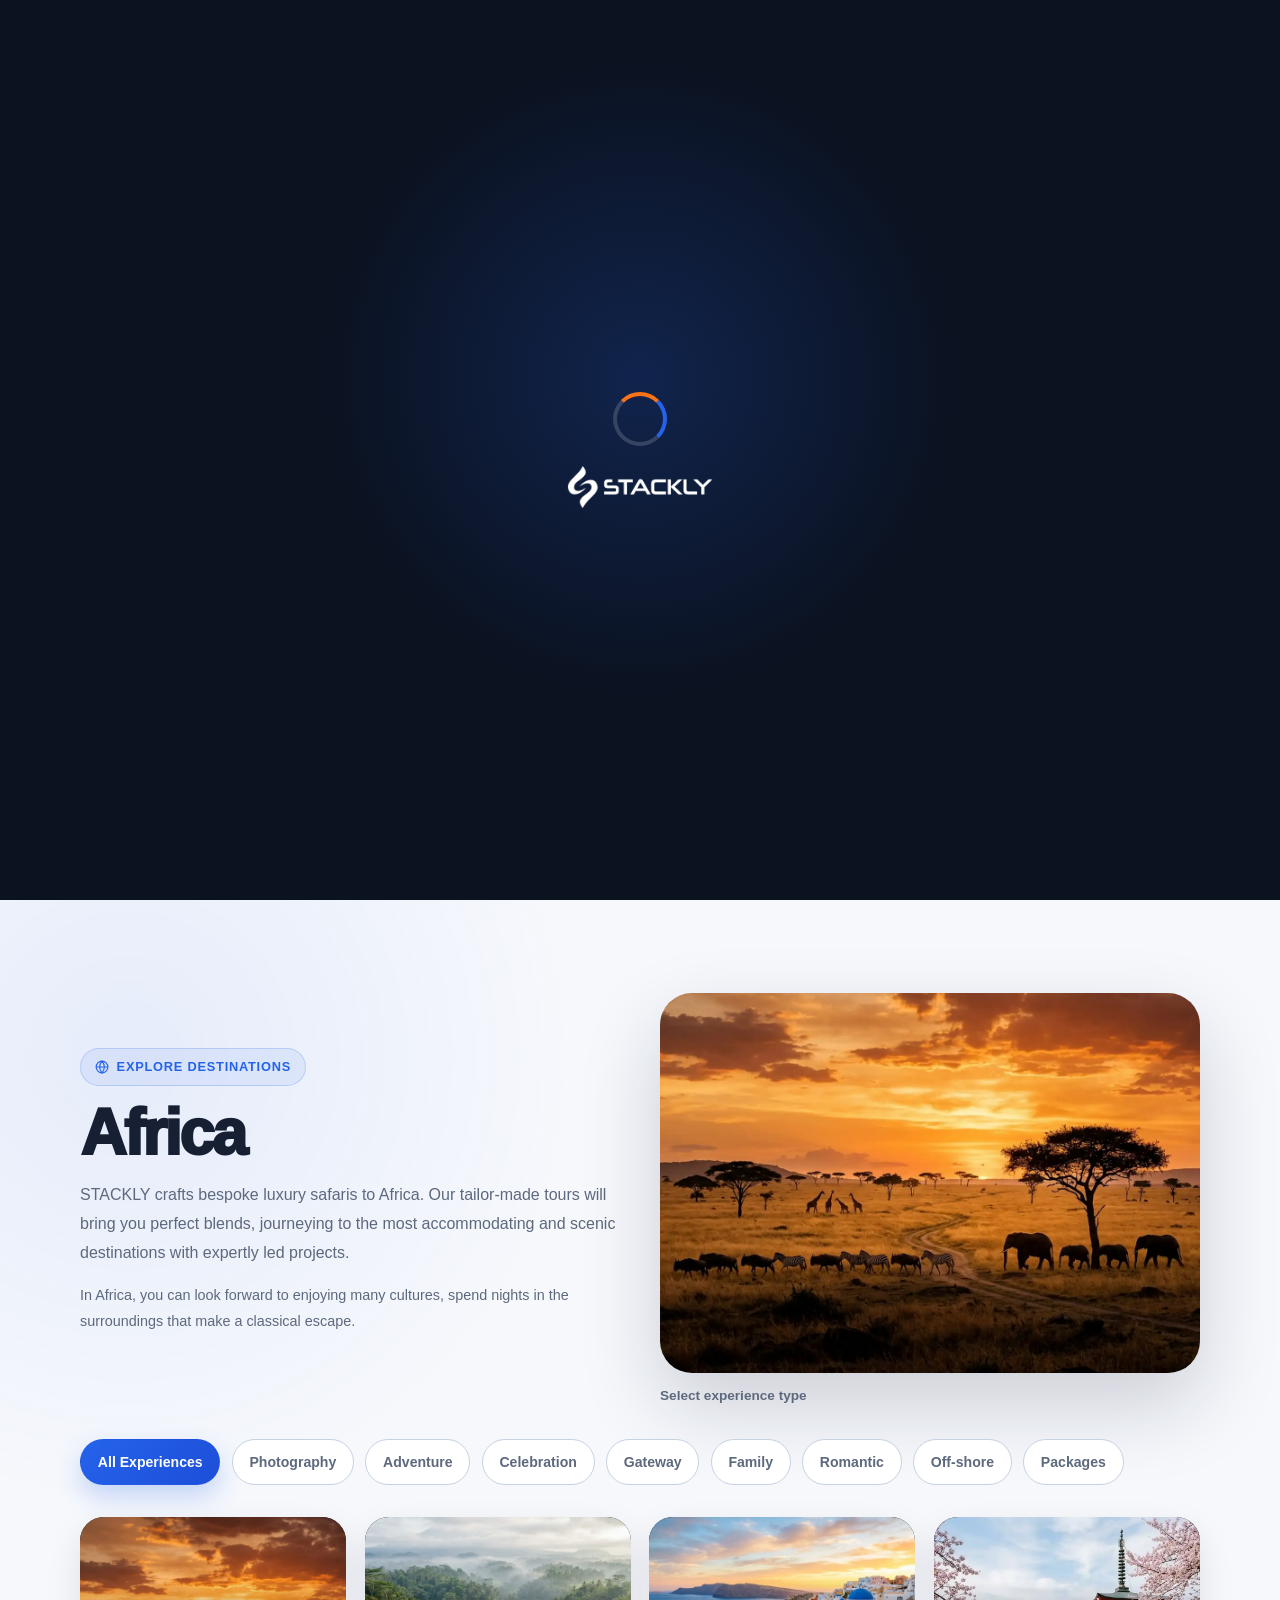
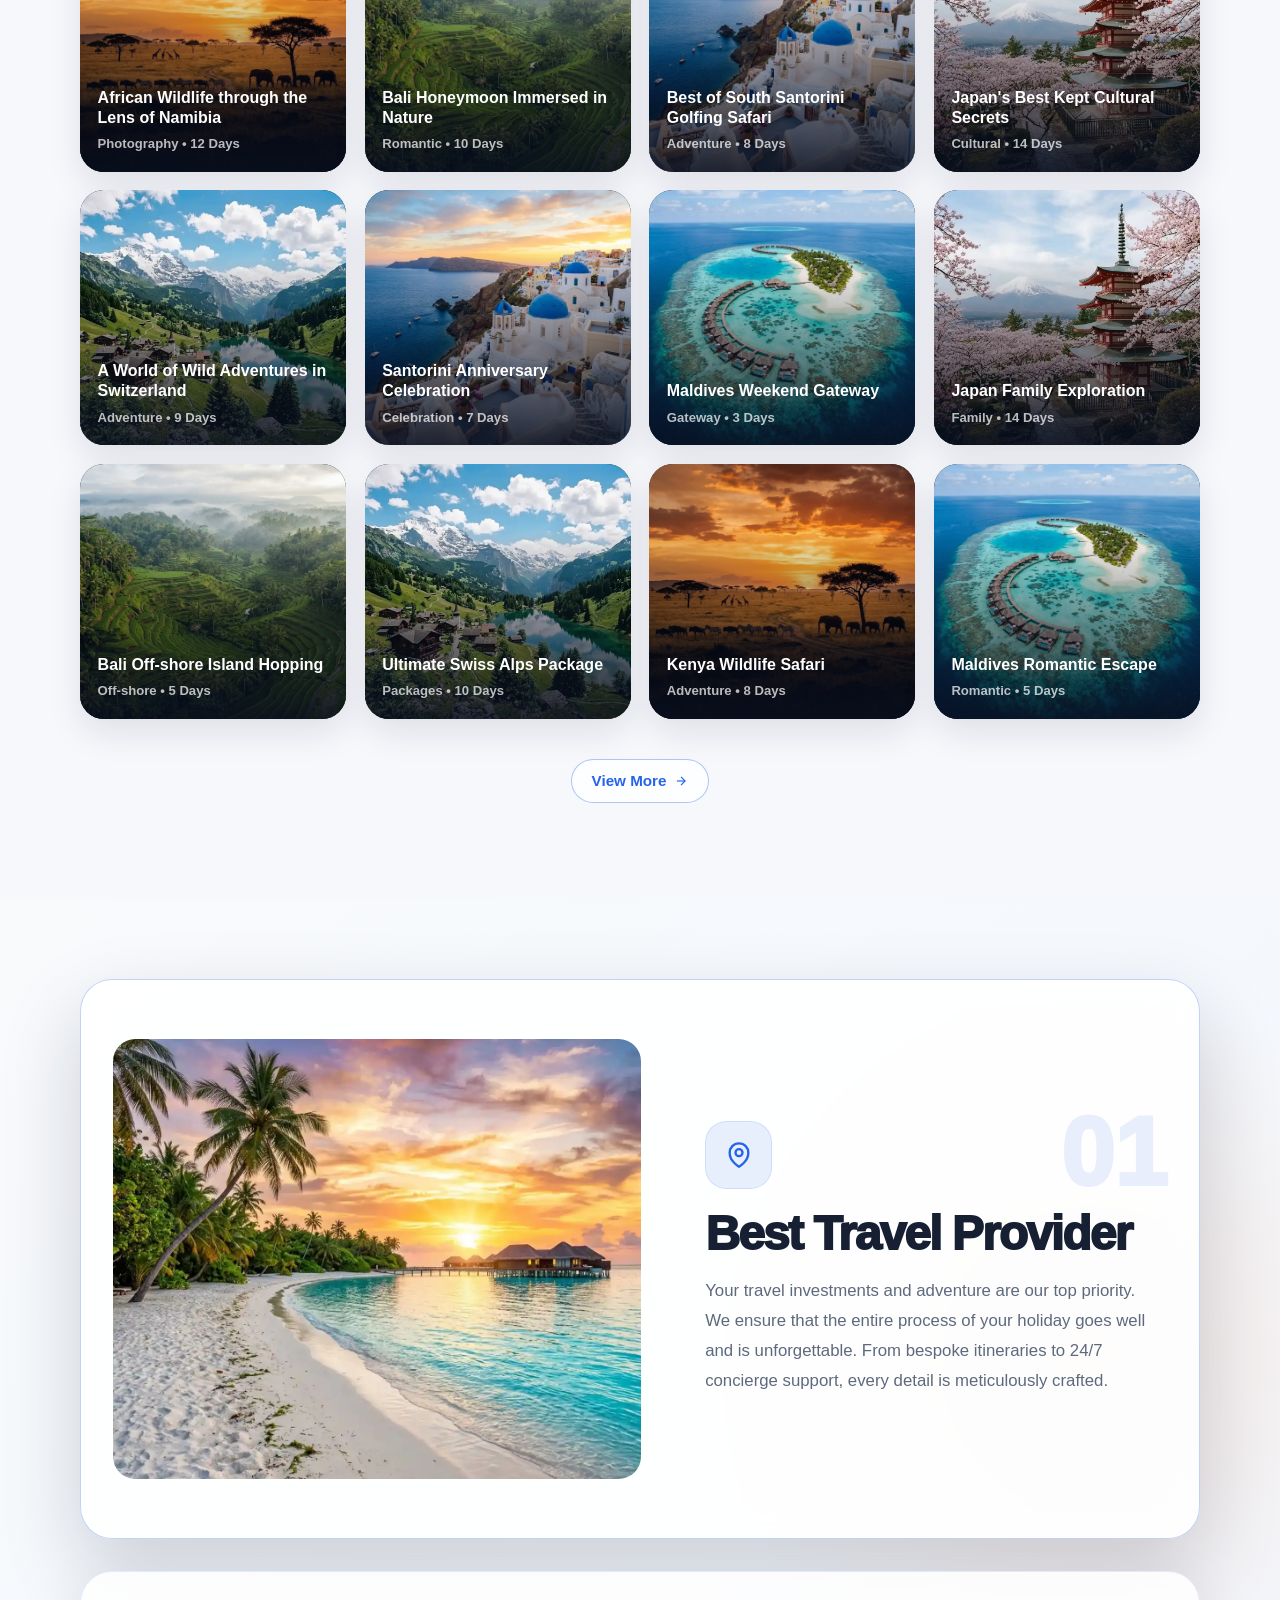
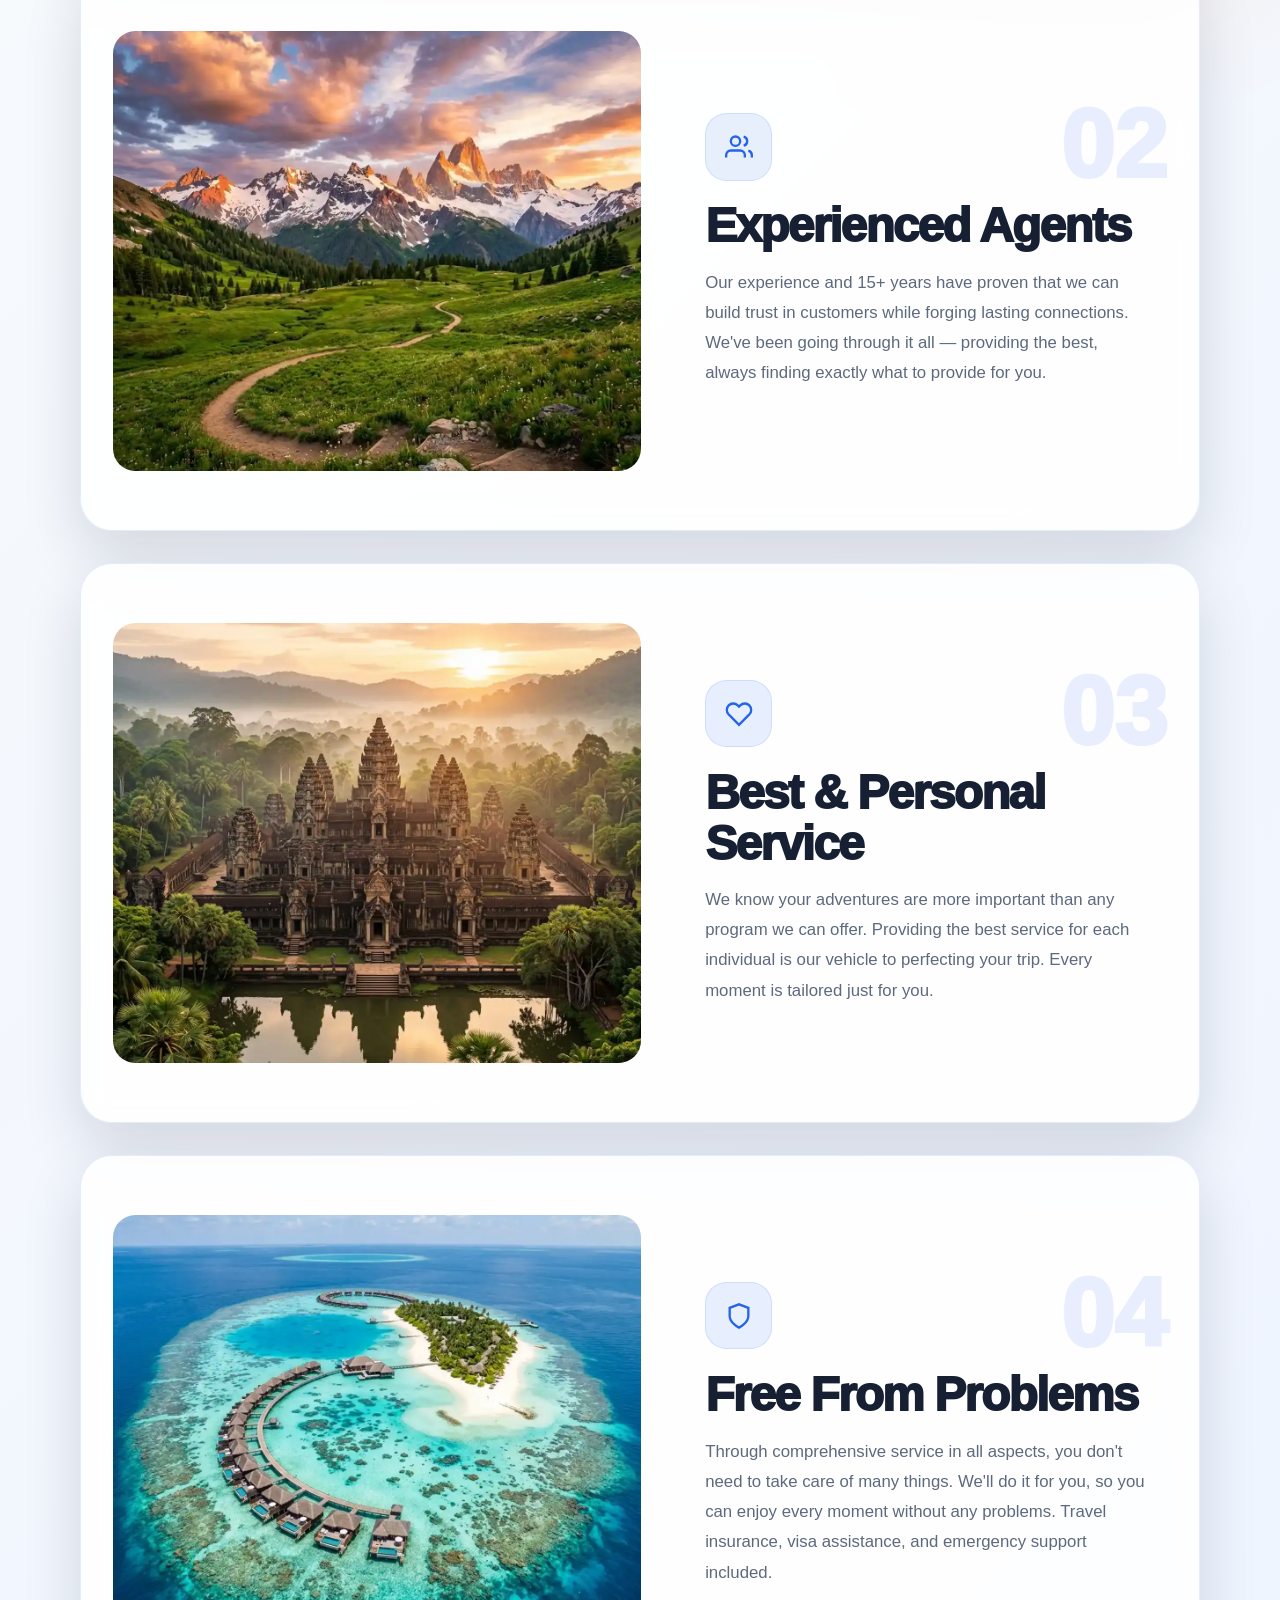
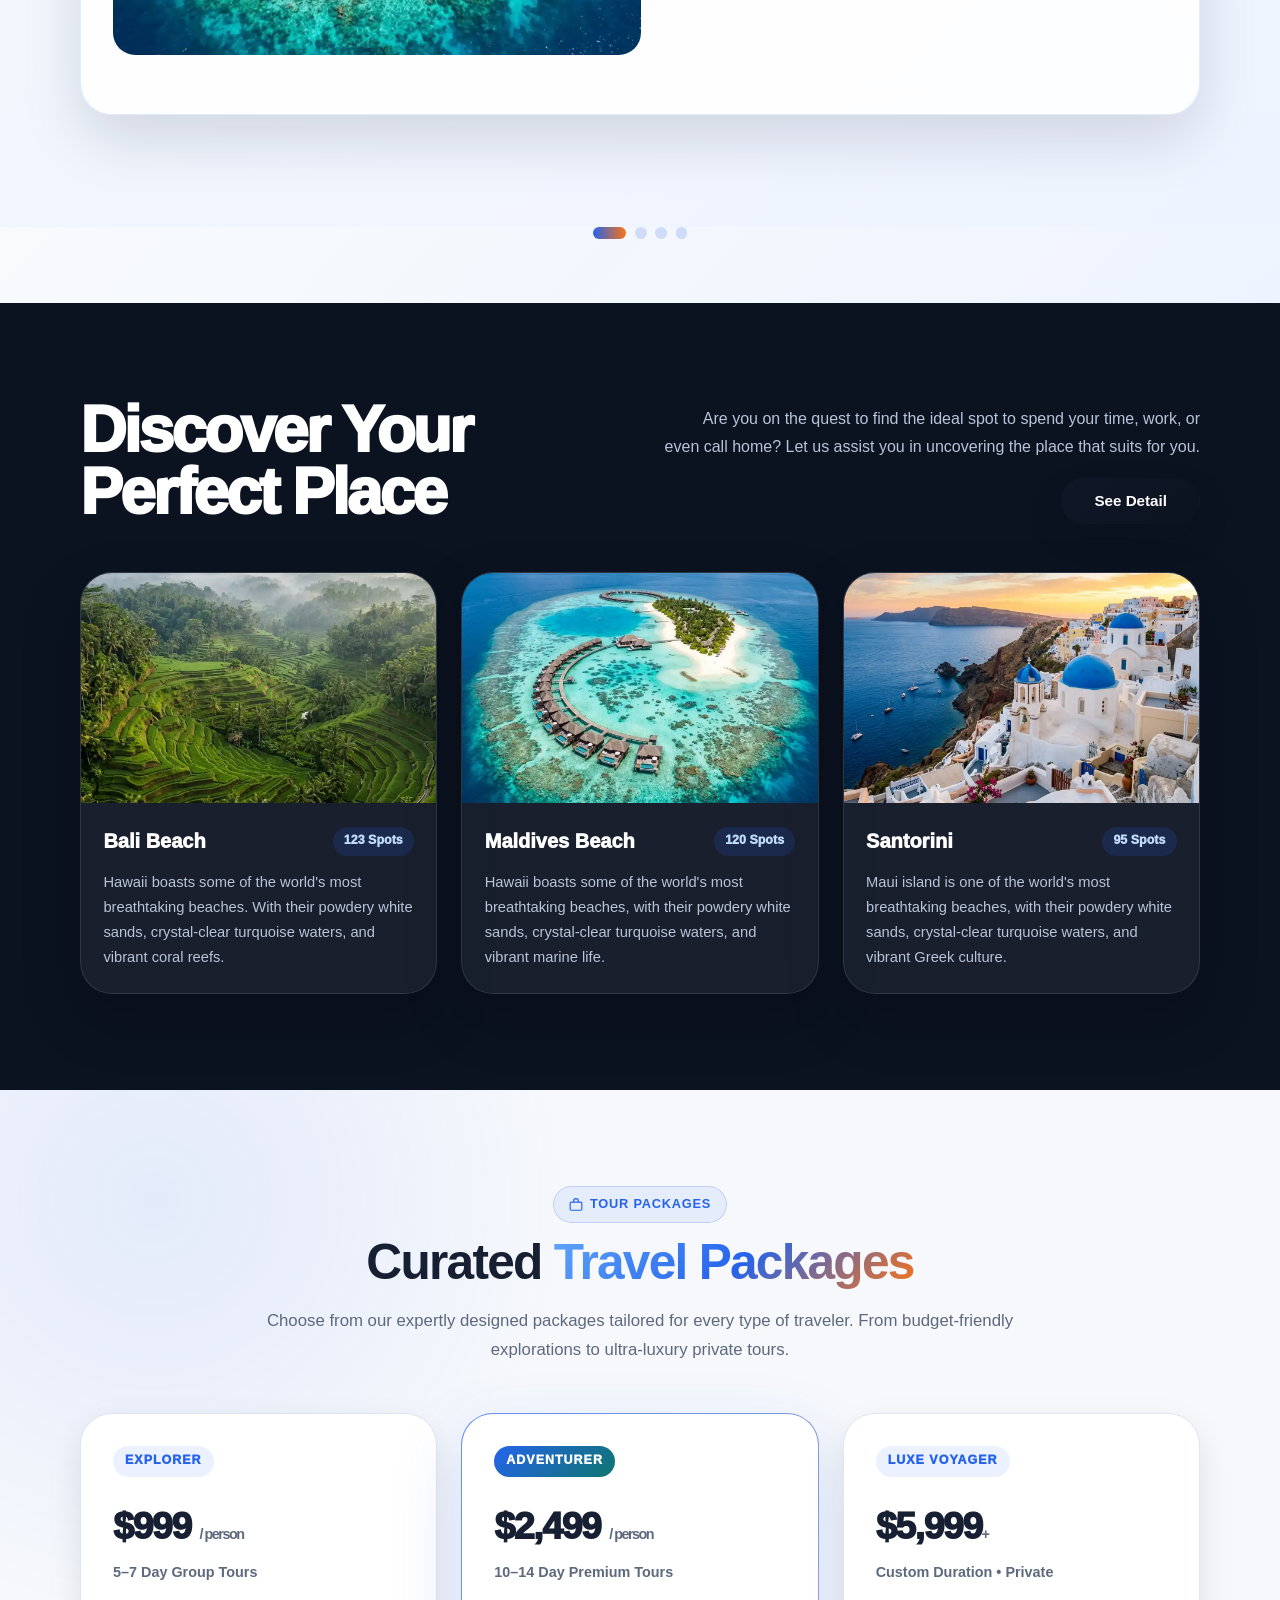
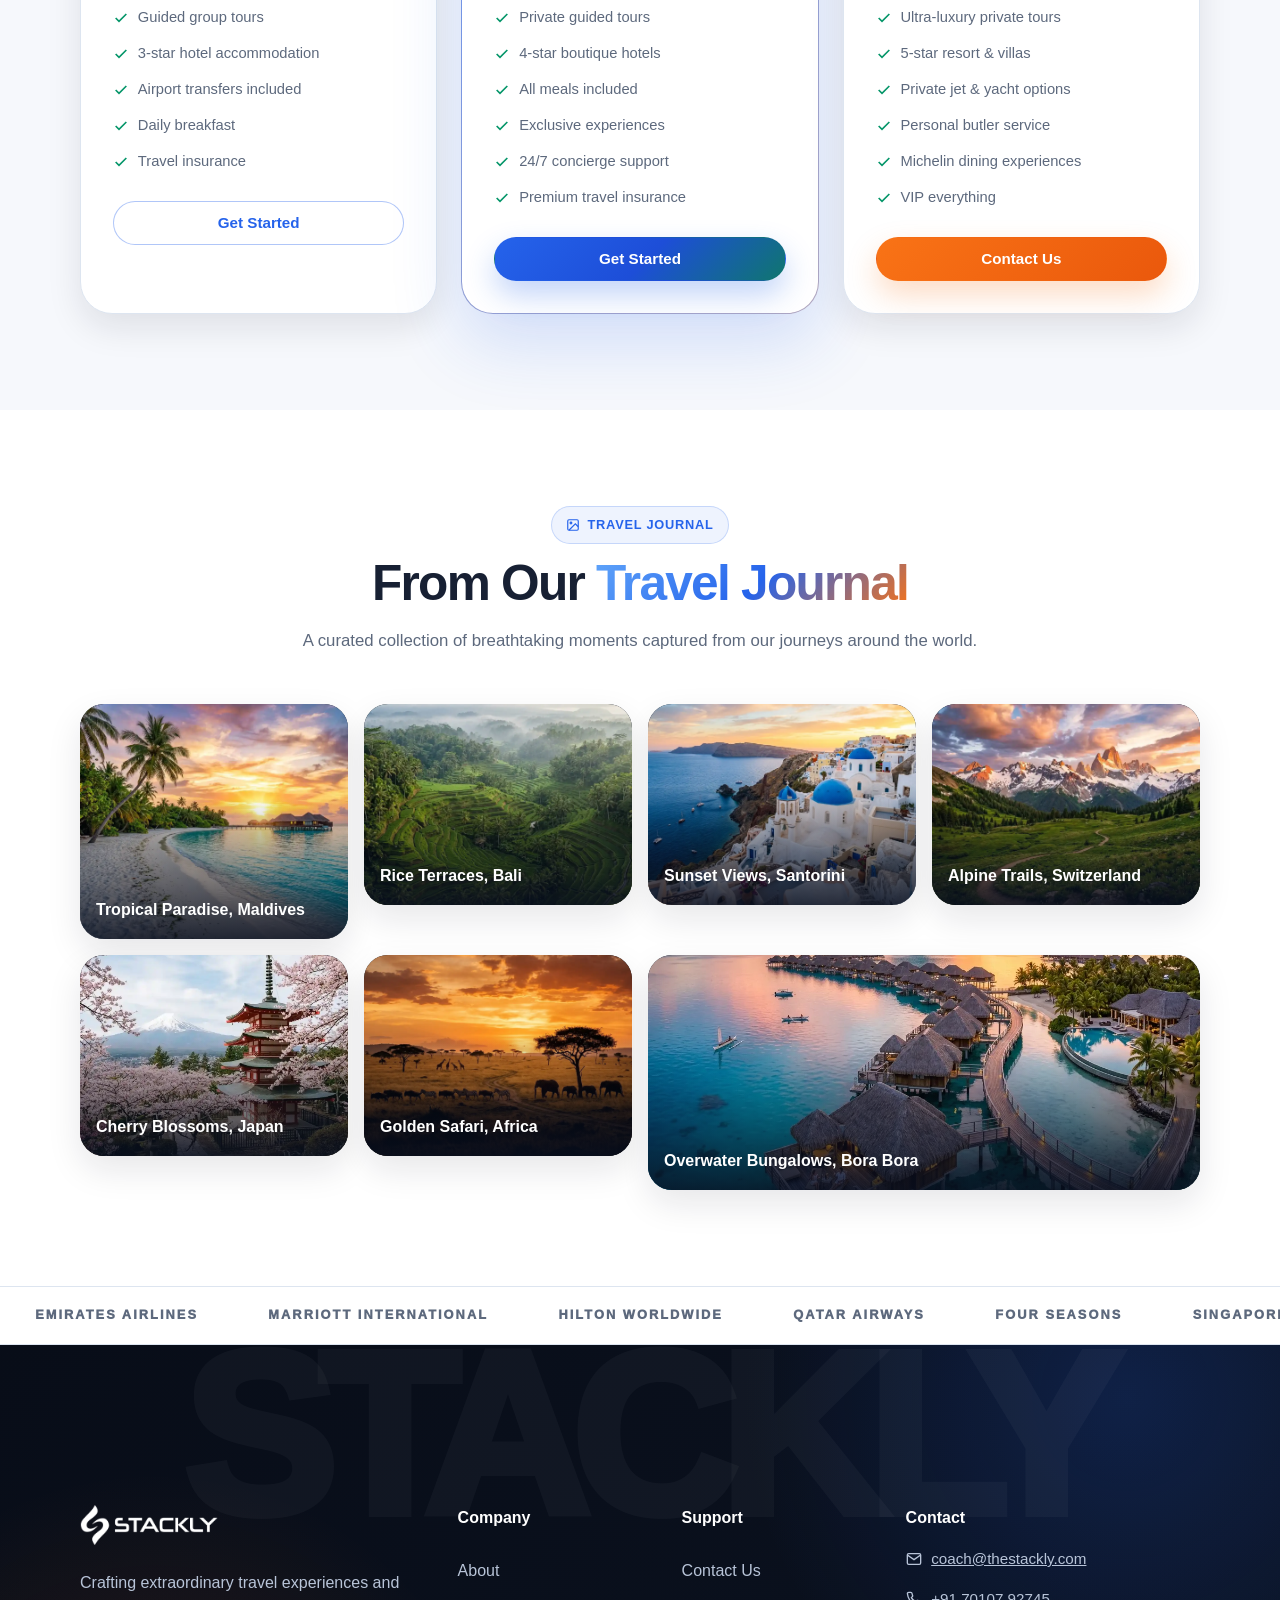
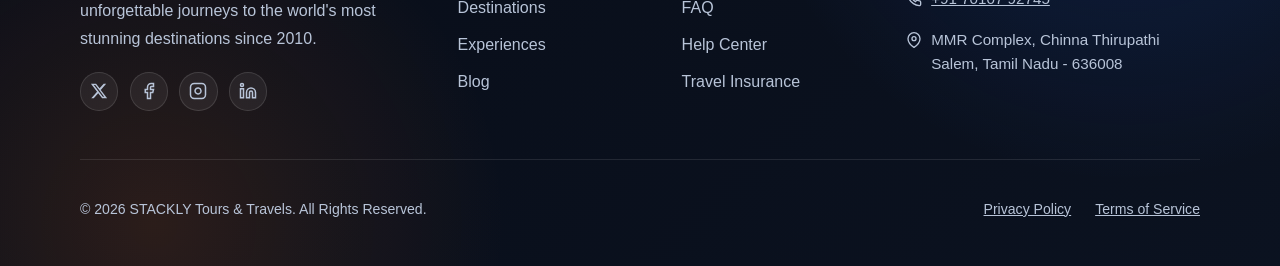
==== index.html @ a3f43de8 "Add files via upload" ====
<!DOCTYPE html>
<html lang="en">
<head>
  <meta charset="UTF-8" />
  <meta name="viewport" content="width=device-width, initial-scale=1.0" />
  <title>STACKLY — Hallmark of Luxury Travel</title>
  <link rel="stylesheet" href="style.css?v=2" />
  <link rel="stylesheet" href="home.css?v=2" />
  <meta name="description" content="Discover extraordinary travel experiences with STACKLY. Premium tours, curated destinations, and unforgettable adventures across the globe." />
</head>
<body>
<div id="page-loader" role="status" aria-label="Loading"><div class="loader-premium-content"><div class="loader-spinner"></div><img src="images/logo-stackly.webp" alt="STACKLY" class="loader-logo" /></div></div>

<nav class="navbar glass-nav">
  <div class="nav-inner">
    <a href="index.html" class="nav-logo"><img src="images/logo-stackly.webp" alt="STACKLY" /></a>
    <ul class="nav-links">
      <li><a href="index.html" class="active">Home</a></li>
      <li><a href="destination.html">Destinations</a></li>
      <li><a href="experience.html">Experiences</a></li>
      <li><a href="about.html">About</a></li>
      <li><a href="contact.html">Contact</a></li>
    </ul>
    <div class="nav-login-btn-wrap">
      <!-- <a href="login.html" class="nav-login-btn">Login</a> -->
      <a href="login.html" class="nav-cta-btn">Login</a>
    </div>
    <button class="nav-hamburger" aria-label="Toggle menu"><span></span><span></span><span></span></button>
  </div>
</nav>
<div class="mobile-menu">
  <a href="index.html" class="active">Home</a>
  
  <a href="about.html">About</a>
  <a href="destinations.html">Destinations</a>
  <a href="experiences.html">Experiences</a>
  <a href="contact.html">Contact</a>
  <div class="mobile-login-wrap">
    <a href="login.html" style="display:flex;align-items:center;justify-content:center;padding:0.8rem;border-radius:999px;background:var(--primary);color:#fff;font-weight:700;font-size:0.9rem;">Login to Your Account</a>
  </div>
</div>

<!-- ===== HERO CAROUSEL ===== -->
<section class="hero" id="hero">
  <div class="hero-slides">
    <div class="hero-slide active" style="background-image:url('images/hero-1.webp')"></div>
    <div class="hero-slide" style="background-image:url('images/hero-2.webp')"></div>
    <div class="hero-slide" style="background-image:url('images/hero-3.webp')"></div>
  </div>
  <div class="hero-content container">
    <h1 class="hero-title">STACKLY<br>Hallmark of <span class="teal-text">Luxury Travel</span></h1>
    <p class="hero-desc">Discover extraordinary destinations, immerse yourself in authentic cultures, and create unforgettable memories with our expertly curated travel experiences.</p>
    <div class="hero-btns">
      <a href="experiences.html" class="btn btn-primary">Our Experiences <svg width="16" height="16" viewBox="0 0 24 24" fill="none" stroke="currentColor" stroke-width="2"><line x1="5" y1="12" x2="19" y2="12"/><polyline points="12 5 19 12 12 19"/></svg></a>
      <a href="destinations.html" class="btn btn-outline-white">Plan Your Journey <svg width="16" height="16" viewBox="0 0 24 24" fill="none" stroke="currentColor" stroke-width="2"><path d="M21 10c0 7-9 13-9 13s-9-6-9-13a9 9 0 0118 0z"/><circle cx="12" cy="10" r="3"/></svg></a>
    </div>
  </div>
  <div class="hero-dots">
    <button class="hero-dot active" aria-label="Slide 1"></button>
    <button class="hero-dot" aria-label="Slide 2"></button>
    <button class="hero-dot" aria-label="Slide 3"></button>
  </div>
  <div class="hero-partners">
    <div class="hero-partners-inner container">
      <span class="hero-partners-label">Trusted By</span>
      <span class="partner-logo-text">CONDÉ NAST</span>
      <span class="partner-logo-text">ENSEMBLE</span>
      <span class="partner-logo-text">VIRTUOSO</span>
      <span class="partner-logo-text">TRAVEL+LEISURE</span>
      <span class="partner-logo-text">NAT GEO</span>
    </div>
  </div>
</section>

<!-- ===== DESTINATION EXPLORER ===== -->
<section class="dest-explorer" id="destinations">
  <div class="container">
    <div class="dest-header">
      <div class="dest-header-left" data-anim="fade-right">
        <span class="section-badge"><svg width="14" height="14" viewBox="0 0 24 24" fill="none" stroke="currentColor" stroke-width="2"><circle cx="12" cy="12" r="10"/><path d="M2 12h20M12 2a15.3 15.3 0 014 10 15.3 15.3 0 01-4 10 15.3 15.3 0 01-4-10 15.3 15.3 0 014-10z"/></svg> Explore Destinations</span>
        <h2>Africa</h2>
        <p>STACKLY crafts bespoke luxury safaris to Africa. Our tailor-made tours will bring you perfect blends, journeying to the most accommodating and scenic destinations with expertly led projects.</p>
        <p style="margin-top:1rem;font-size:0.9rem;color:var(--text-dark-secondary);">In Africa, you can look forward to enjoying many cultures, spend nights in the surroundings that make a classical escape.</p>
      </div>
      <div class="dest-header-right" data-anim="fade-left">
        <img src="images/dest-africa.webp" alt="African Safari" class="dest-featured-img" />
        <div style="display:flex;align-items:center;gap:0.5rem;margin-top:0.75rem;">
          <span style="font-size:0.85rem;font-weight:600;">Select experience type</span>
        </div>
      </div>
    </div>

    <div class="dest-filters" data-anim="fade-up">
      <button class="dest-filter active">All Experiences</button>
      <button class="dest-filter">Photography</button>
      <button class="dest-filter">Adventure</button>
      <button class="dest-filter">Celebration</button>
      <button class="dest-filter">Gateway</button>
      <button class="dest-filter">Family</button>
      <button class="dest-filter">Romantic</button>
      <button class="dest-filter">Off-shore</button>
      <button class="dest-filter">Packages</button>
    </div>

    <div class="dest-grid" data-anim="fade-up" data-delay="100">
      <div class="dest-card">
        <img src="images/dest-africa.webp" alt="African Wildlife" loading="lazy" />
        <div class="dest-card-overlay">
          <div class="dest-card-title">African Wildlife through the Lens of Namibia</div>
          <div class="dest-card-meta">Photography • 12 Days</div>
        </div>
      </div>
      <div class="dest-card">
        <img src="images/dest-bali.webp" alt="Bali Honeymoon" loading="lazy" />
        <div class="dest-card-overlay">
          <div class="dest-card-title">Bali Honeymoon Immersed in Nature</div>
          <div class="dest-card-meta">Romantic • 10 Days</div>
        </div>
      </div>
      <div class="dest-card">
        <img src="images/dest-santorini.webp" alt="Santorini Golfing" loading="lazy" />
        <div class="dest-card-overlay">
          <div class="dest-card-title">Best of South Santorini Golfing Safari</div>
          <div class="dest-card-meta">Adventure • 8 Days</div>
        </div>
      </div>
      <div class="dest-card">
        <img src="images/dest-japan.webp" alt="Japan Secrets" loading="lazy" />
        <div class="dest-card-overlay">
          <div class="dest-card-title">Japan's Best Kept Cultural Secrets</div>
          <div class="dest-card-meta">Cultural • 14 Days</div>
        </div>
      </div>
      <div class="dest-card">
        <img src="images/dest-swiss.webp" alt="Swiss Adventure" loading="lazy" />
        <div class="dest-card-overlay">
          <div class="dest-card-title">A World of Wild Adventures in Switzerland</div>
          <div class="dest-card-meta">Adventure • 9 Days</div>
        </div>
      </div>
      <div class="dest-card">
        <img src="images/dest-santorini.webp" alt="Santorini Celebration" loading="lazy" />
        <div class="dest-card-overlay">
          <div class="dest-card-title">Santorini Anniversary Celebration</div>
          <div class="dest-card-meta">Celebration • 7 Days</div>
        </div>
      </div>
      <div class="dest-card">
        <img src="images/dest-maldives.webp" alt="Maldives Gateway" loading="lazy" />
        <div class="dest-card-overlay">
          <div class="dest-card-title">Maldives Weekend Gateway</div>
          <div class="dest-card-meta">Gateway • 3 Days</div>
        </div>
      </div>
      <div class="dest-card">
        <img src="images/dest-japan.webp" alt="Japan Family" loading="lazy" />
        <div class="dest-card-overlay">
          <div class="dest-card-title">Japan Family Exploration</div>
          <div class="dest-card-meta">Family • 14 Days</div>
        </div>
      </div>
      <div class="dest-card">
        <img src="images/dest-bali.webp" alt="Bali Off-shore" loading="lazy" />
        <div class="dest-card-overlay">
          <div class="dest-card-title">Bali Off-shore Island Hopping</div>
          <div class="dest-card-meta">Off-shore • 5 Days</div>
        </div>
      </div>
      <div class="dest-card">
        <img src="images/dest-swiss.webp" alt="Swiss Packages" loading="lazy" />
        <div class="dest-card-overlay">
          <div class="dest-card-title">Ultimate Swiss Alps Package</div>
          <div class="dest-card-meta">Packages • 10 Days</div>
        </div>
      </div>
      <div class="dest-card">
        <img src="images/dest-africa.webp" alt="Kenya Wildlife" loading="lazy" />
        <div class="dest-card-overlay">
          <div class="dest-card-title">Kenya Wildlife Safari</div>
          <div class="dest-card-meta">Adventure • 8 Days</div>
        </div>
      </div>
      <div class="dest-card">
        <img src="images/dest-maldives.webp" alt="Maldives Romantic" loading="lazy" />
        <div class="dest-card-overlay">
          <div class="dest-card-title">Maldives Romantic Escape</div>
          <div class="dest-card-meta">Romantic • 5 Days</div>
        </div>
      </div>
    </div>
    <div style="text-align:center;" data-anim="fade-up">
      <a href="destinations.html" class="btn btn-outline" style="margin-top:0.5rem;">View More <svg width="14" height="14" viewBox="0 0 24 24" fill="none" stroke="currentColor" stroke-width="2"><line x1="5" y1="12" x2="19" y2="12"/><polyline points="12 5 19 12 12 19"/></svg></a>
    </div>
  </div>
</section>

<!-- ===== WHY STACKLY — STICKY SCROLL CARDS ===== -->
<section class="why-section" id="why-stackly">
  <div class="why-sticky">
    <!-- Card 1: Best Travel Provider -->
    <div class="why-card active">
      <div class="why-card-inner">
        <div class="why-card-image" data-anim="fade-right">
          <img src="images/hero-1.webp" alt="Best Travel Provider" loading="lazy" />
        </div>
        <div class="why-card-content">
          <div class="why-card-icon"><svg width="28" height="28" viewBox="0 0 24 24" fill="none" stroke="currentColor" stroke-width="2"><path d="M12 22s-8-4.5-8-11.8A8 8 0 0 1 12 2a8 8 0 0 1 8 8.2c0 7.3-8 11.8-8 11.8z"/><circle cx="12" cy="10" r="3"/></svg></div>
          <div class="why-card-number">01</div>
          <h2 class="why-card-title">Best Travel Provider</h2>
          <p class="why-card-desc">Your travel investments and adventure are our top priority. We ensure that the entire process of your holiday goes well and is unforgettable. From bespoke itineraries to 24/7 concierge support, every detail is meticulously crafted.</p>
        </div>
      </div>
    </div>
    <!-- Card 2: Experienced Agents -->
    <div class="why-card">
      <div class="why-card-inner">
        <div class="why-card-image">
          <img src="images/hero-2.webp" alt="Experienced Agents" loading="lazy" />
        </div>
        <div class="why-card-content">
          <div class="why-card-icon"><svg width="28" height="28" viewBox="0 0 24 24" fill="none" stroke="currentColor" stroke-width="2"><path d="M17 21v-2a4 4 0 0 0-4-4H5a4 4 0 0 0-4 4v2"/><circle cx="9" cy="7" r="4"/><path d="M23 21v-2a4 4 0 0 0-3-3.87"/><path d="M16 3.13a4 4 0 0 1 0 7.75"/></svg></div>
          <div class="why-card-number">02</div>
          <h2 class="why-card-title">Experienced Agents</h2>
          <p class="why-card-desc">Our experience and 15+ years have proven that we can build trust in customers while forging lasting connections. We've been going through it all — providing the best, always finding exactly what to provide for you.</p>
        </div>
      </div>
    </div>
    <!-- Card 3: Best & Personal Service -->
    <div class="why-card">
      <div class="why-card-inner">
        <div class="why-card-image">
          <img src="images/hero-3.webp" alt="Personal Service" loading="lazy" />
        </div>
        <div class="why-card-content">
          <div class="why-card-icon"><svg width="28" height="28" viewBox="0 0 24 24" fill="none" stroke="currentColor" stroke-width="2"><path d="M20.84 4.61a5.5 5.5 0 0 0-7.78 0L12 5.67l-1.06-1.06a5.5 5.5 0 0 0-7.78 7.78l1.06 1.06L12 21.23l7.78-7.78 1.06-1.06a5.5 5.5 0 0 0 0-7.78z"/></svg></div>
          <div class="why-card-number">03</div>
          <h2 class="why-card-title">Best & Personal Service</h2>
          <p class="why-card-desc">We know your adventures are more important than any program we can offer. Providing the best service for each individual is our vehicle to perfecting your trip. Every moment is tailored just for you.</p>
        </div>
      </div>
    </div>
    <!-- Card 4: Free From Problems -->
    <div class="why-card">
      <div class="why-card-inner">
        <div class="why-card-image">
          <img src="images/dest-maldives.webp" alt="Worry Free Travel" loading="lazy" />
        </div>
        <div class="why-card-content">
          <div class="why-card-icon"><svg width="28" height="28" viewBox="0 0 24 24" fill="none" stroke="currentColor" stroke-width="2"><path d="M12 22s8-4 8-10V5l-8-3-8 3v7c0 6 8 10 8 10z"/></svg></div>
          <div class="why-card-number">04</div>
          <h2 class="why-card-title">Free From Problems</h2>
          <p class="why-card-desc">Through comprehensive service in all aspects, you don't need to take care of many things. We'll do it for you, so you can enjoy every moment without any problems. Travel insurance, visa assistance, and emergency support included.</p>
        </div>
      </div>
    </div>
  </div>
</section>

<!-- Why Progress Dots -->
<div class="why-progress">
  <button class="why-progress-dot active" aria-label="Card 1"></button>
  <button class="why-progress-dot" aria-label="Card 2"></button>
  <button class="why-progress-dot" aria-label="Card 3"></button>
  <button class="why-progress-dot" aria-label="Card 4"></button>
</div>

<!-- ===== DISCOVER YOUR PERFECT PLACE ===== -->
<section class="discover" id="discover">
  <div class="container">
    <div class="discover-header">
      <div>
        <h2 data-anim="fade-up">Discover Your<br>Perfect Place</h2>
      </div>
      <div data-anim="fade-up" data-delay="100">
        <p>Are you on the quest to find the ideal spot to spend your time, work, or even call home? Let us assist you in uncovering the place that suits for you.</p>
        <div style="text-align: right; margin-top: 1rem;">
          <a href="destinations.html" class="btn btn-dark" style="padding: 0.8rem 2rem;">See Detail</a>
        </div>
      </div>
    </div>
    <div class="discover-grid">
      <div class="discover-card" data-anim="fade-up">
        <div class="discover-card-img"><img src="images/dest-bali.webp" alt="Bali Beach" loading="lazy" /></div>
        <div class="discover-card-body">
          <div class="discover-card-top"><span class="discover-card-name">Bali Beach</span><span class="discover-card-spots">123 Spots</span></div>
          <p class="discover-card-desc">Hawaii boasts some of the world's most breathtaking beaches. With their powdery white sands, crystal-clear turquoise waters, and vibrant coral reefs.</p>
        </div>
      </div>
      <div class="discover-card" data-anim="fade-up" data-delay="100">
        <div class="discover-card-img"><img src="images/dest-maldives.webp" alt="Maldives Beach" loading="lazy" /></div>
        <div class="discover-card-body">
          <div class="discover-card-top"><span class="discover-card-name">Maldives Beach</span><span class="discover-card-spots">120 Spots</span></div>
          <p class="discover-card-desc">Hawaii boasts some of the world's most breathtaking beaches, with their powdery white sands, crystal-clear turquoise waters, and vibrant marine life.</p>
        </div>
      </div>
      <div class="discover-card" data-anim="fade-up" data-delay="200">
        <div class="discover-card-img"><img src="images/dest-santorini.webp" alt="Santorini" loading="lazy" /></div>
        <div class="discover-card-body">
          <div class="discover-card-top"><span class="discover-card-name">Santorini</span><span class="discover-card-spots">95 Spots</span></div>
          <p class="discover-card-desc">Maui island is one of the world's most breathtaking beaches, with their powdery white sands, crystal-clear turquoise waters, and vibrant Greek culture.</p>
        </div>
      </div>
    </div>
  </div>
</section>

<!-- ===== TRAVEL PACKAGES ===== -->
<section class="packages" id="packages">
  <div class="container">
    <div class="section-header" data-anim="fade-up">
      <span class="section-badge"><svg width="14" height="14" viewBox="0 0 24 24" fill="none" stroke="currentColor" stroke-width="2"><rect x="2" y="7" width="20" height="14" rx="2" ry="2"/><path d="M16 7V5a4 4 0 00-8 0v2"/></svg> Tour Packages</span>
      <h2 class="section-title">Curated <span class="teal-text">Travel Packages</span></h2>
      <p class="section-desc">Choose from our expertly designed packages tailored for every type of traveler. From budget-friendly explorations to ultra-luxury private tours.</p>
    </div>
    <div class="packages-grid">
      <div class="package-card" data-anim="fade-up">
        <div class="package-name">Explorer</div>
        <div class="package-price">$999 <span>/ person</span></div>
        <div class="package-duration">5–7 Day Group Tours</div>
        <ul class="package-features">
          <li><svg width="16" height="16" viewBox="0 0 24 24" fill="none" stroke="currentColor" stroke-width="2.5"><polyline points="20 6 9 17 4 12"/></svg> Guided group tours</li>
          <li><svg width="16" height="16" viewBox="0 0 24 24" fill="none" stroke="currentColor" stroke-width="2.5"><polyline points="20 6 9 17 4 12"/></svg> 3-star hotel accommodation</li>
          <li><svg width="16" height="16" viewBox="0 0 24 24" fill="none" stroke="currentColor" stroke-width="2.5"><polyline points="20 6 9 17 4 12"/></svg> Airport transfers included</li>
          <li><svg width="16" height="16" viewBox="0 0 24 24" fill="none" stroke="currentColor" stroke-width="2.5"><polyline points="20 6 9 17 4 12"/></svg> Daily breakfast</li>
          <li><svg width="16" height="16" viewBox="0 0 24 24" fill="none" stroke="currentColor" stroke-width="2.5"><polyline points="20 6 9 17 4 12"/></svg> Travel insurance</li>
        </ul>
        <a href="contact.html" class="btn btn-outline" style="width:100%;">Get Started</a>
      </div>
      <div class="package-card featured" data-anim="fade-up" data-delay="100">
        <div class="package-name">Adventurer</div>
        <div class="package-price">$2,499 <span>/ person</span></div>
        <div class="package-duration">10–14 Day Premium Tours</div>
        <ul class="package-features">
          <li><svg width="16" height="16" viewBox="0 0 24 24" fill="none" stroke="currentColor" stroke-width="2.5"><polyline points="20 6 9 17 4 12"/></svg> Private guided tours</li>
          <li><svg width="16" height="16" viewBox="0 0 24 24" fill="none" stroke="currentColor" stroke-width="2.5"><polyline points="20 6 9 17 4 12"/></svg> 4-star boutique hotels</li>
          <li><svg width="16" height="16" viewBox="0 0 24 24" fill="none" stroke="currentColor" stroke-width="2.5"><polyline points="20 6 9 17 4 12"/></svg> All meals included</li>
          <li><svg width="16" height="16" viewBox="0 0 24 24" fill="none" stroke="currentColor" stroke-width="2.5"><polyline points="20 6 9 17 4 12"/></svg> Exclusive experiences</li>
          <li><svg width="16" height="16" viewBox="0 0 24 24" fill="none" stroke="currentColor" stroke-width="2.5"><polyline points="20 6 9 17 4 12"/></svg> 24/7 concierge support</li>
          <li><svg width="16" height="16" viewBox="0 0 24 24" fill="none" stroke="currentColor" stroke-width="2.5"><polyline points="20 6 9 17 4 12"/></svg> Premium travel insurance</li>
        </ul>
        <a href="contact.html" class="btn btn-primary" style="width:100%;">Get Started</a>
      </div>
      <div class="package-card" data-anim="fade-up" data-delay="200">
        <div class="package-name">Luxe Voyager</div>
        <div class="package-price">$5,999<span>+</span></div>
        <div class="package-duration">Custom Duration • Private</div>
        <ul class="package-features">
          <li><svg width="16" height="16" viewBox="0 0 24 24" fill="none" stroke="currentColor" stroke-width="2.5"><polyline points="20 6 9 17 4 12"/></svg> Ultra-luxury private tours</li>
          <li><svg width="16" height="16" viewBox="0 0 24 24" fill="none" stroke="currentColor" stroke-width="2.5"><polyline points="20 6 9 17 4 12"/></svg> 5-star resort & villas</li>
          <li><svg width="16" height="16" viewBox="0 0 24 24" fill="none" stroke="currentColor" stroke-width="2.5"><polyline points="20 6 9 17 4 12"/></svg> Private jet & yacht options</li>
          <li><svg width="16" height="16" viewBox="0 0 24 24" fill="none" stroke="currentColor" stroke-width="2.5"><polyline points="20 6 9 17 4 12"/></svg> Personal butler service</li>
          <li><svg width="16" height="16" viewBox="0 0 24 24" fill="none" stroke="currentColor" stroke-width="2.5"><polyline points="20 6 9 17 4 12"/></svg> Michelin dining experiences</li>
          <li><svg width="16" height="16" viewBox="0 0 24 24" fill="none" stroke="currentColor" stroke-width="2.5"><polyline points="20 6 9 17 4 12"/></svg> VIP everything</li>
        </ul>
        <a href="contact.html" class="btn btn-accent" style="width:100%;">Contact Us</a>
      </div>
    </div>
  </div>
</section>

<!-- ===== TRAVEL JOURNAL / GALLERY ===== -->
<section class="journal" id="journal">
  <div class="container">
    <div class="section-header" data-anim="fade-up">
      <span class="section-badge"><svg width="14" height="14" viewBox="0 0 24 24" fill="none" stroke="currentColor" stroke-width="2"><rect x="3" y="3" width="18" height="18" rx="2" ry="2"/><circle cx="8.5" cy="8.5" r="1.5"/><polyline points="21 15 16 10 5 21"/></svg> Travel Journal</span>
      <h2 class="section-title">From Our <span class="teal-text">Travel Journal</span></h2>
      <p class="section-desc">A curated collection of breathtaking moments captured from our journeys around the world.</p>
    </div>
    <div class="journal-grid" data-anim="fade-up" data-delay="100">
      <div class="journal-item" style="height:100%;">
        <img src="images/hero-1.webp" alt="Tropical Paradise" loading="lazy" />
        <div class="journal-item-overlay"><div class="journal-item-caption">Tropical Paradise, Maldives</div></div>
      </div>
      <div class="journal-item" style="aspect-ratio:4/3;">
        <img src="images/dest-bali.webp" alt="Bali Terraces" loading="lazy" />
        <div class="journal-item-overlay"><div class="journal-item-caption">Rice Terraces, Bali</div></div>
      </div>
      <div class="journal-item" style="aspect-ratio:4/3;">
        <img src="images/dest-santorini.webp" alt="Santorini Sunset" loading="lazy" />
        <div class="journal-item-overlay"><div class="journal-item-caption">Sunset Views, Santorini</div></div>
      </div>
      <div class="journal-item" style="aspect-ratio:4/3;">
        <img src="images/hero-2.webp" alt="Mountain Adventure" loading="lazy" />
        <div class="journal-item-overlay"><div class="journal-item-caption">Alpine Trails, Switzerland</div></div>
      </div>
      <div class="journal-item" style="aspect-ratio:4/3;">
        <img src="images/dest-japan.webp" alt="Japan Cherry Blossoms" loading="lazy" />
        <div class="journal-item-overlay"><div class="journal-item-caption">Cherry Blossoms, Japan</div></div>
      </div>
      <div class="journal-item" style="aspect-ratio:4/3;">
        <img src="images/dest-africa.webp" alt="African Safari" loading="lazy" />
        <div class="journal-item-overlay"><div class="journal-item-caption">Golden Safari, Africa</div></div>
      </div>
      <div class="journal-item span-2" style="height:100%;">
        <img src="images/dest-panoramic.webp" alt="Panoramic Resort" loading="lazy" style="position: absolute; top: 0; left: 0;" />
        <div class="journal-item-overlay"><div class="journal-item-caption">Overwater Bungalows, Bora Bora</div></div>
      </div>
    </div>
  </div>
</section>

<!-- ===== NEWSLETTER ===== -->
<!-- <section class="newsletter">
  <div class="container">
    <div class="newsletter-inner" data-anim="fade-up">
      <h3>Stay <span class="teal-text">Inspired</span></h3>
      <p>Subscribe to our newsletter for exclusive travel deals, destination insights, and curated travel stories.</p>
      <form class="newsletter-form" onsubmit="event.preventDefault(); window.showToast('Subscribed successfully!','success'); this.reset();">
        <input type="email" placeholder="Enter your email" required />
        <button type="submit" class="btn btn-primary">Subscribe</button>
      </form>
    </div>
  </div>
</section> -->

<!-- ===== PARTNERS TICKER ===== -->
<div class="partners-ticker">
  <div class="ticker-track">
    <span class="ticker-item">EMIRATES AIRLINES</span>
    <span class="ticker-item">MARRIOTT INTERNATIONAL</span>
    <span class="ticker-item">HILTON WORLDWIDE</span>
    <span class="ticker-item">QATAR AIRWAYS</span>
    <span class="ticker-item">FOUR SEASONS</span>
    <span class="ticker-item">SINGAPORE AIRLINES</span>
    <span class="ticker-item">RITZ-CARLTON</span>
    <span class="ticker-item">LUFTHANSA</span>
    <span class="ticker-item">EMIRATES AIRLINES</span>
    <span class="ticker-item">MARRIOTT INTERNATIONAL</span>
    <span class="ticker-item">HILTON WORLDWIDE</span>
    <span class="ticker-item">QATAR AIRWAYS</span>
    <span class="ticker-item">FOUR SEASONS</span>
    <span class="ticker-item">SINGAPORE AIRLINES</span>
    <span class="ticker-item">RITZ-CARLTON</span>
    <span class="ticker-item">LUFTHANSA</span>
  </div>
</div>

<!-- ===== FOOTER ===== -->
<footer class="site-footer">
  <div class="footer-giant-brand">STACKLY</div>
  <div class="container footer-container">
    <div class="footer-grid">
      <div class="footer-col-brand">
        <a href="index.html" class="footer-logo"><img src="images/logo-stackly.webp" alt="STACKLY" /></a>
        <p class="footer-desc">Crafting extraordinary travel experiences and unforgettable journeys to the world's most stunning destinations since 2010.</p>
        <div class="footer-social">
          <a href="404.html" aria-label="X"><svg width="18" height="18" viewBox="0 0 24 24" fill="currentColor" stroke="none"><path d="M18.244 2.25h3.308l-7.227 8.26 8.502 11.24H16.17l-5.214-6.817L4.99 21.75H1.68l7.73-8.835L1.254 2.25H8.08l4.713 6.231zm-1.161 17.52h1.833L7.084 4.126H5.117z"/></svg></a>
          <a href="404.html" aria-label="Facebook"><svg width="18" height="18" viewBox="0 0 24 24" fill="none" stroke="currentColor" stroke-width="2"><path d="M18 2h-3a5 5 0 00-5 5v3H7v4h3v8h4v-8h3l1-4h-4V7a1 1 0 011-1h3z"/></svg></a>
          <a href="404.html" aria-label="Instagram"><svg width="18" height="18" viewBox="0 0 24 24" fill="none" stroke="currentColor" stroke-width="2"><rect x="2" y="2" width="20" height="20" rx="5" ry="5"/><path d="M16 11.37A4 4 0 1112.63 8 4 4 0 0116 11.37z"/><line x1="17.5" y1="6.5" x2="17.51" y2="6.5"/></svg></a>
          <a href="404.html" aria-label="LinkedIn"><svg width="18" height="18" viewBox="0 0 24 24" fill="none" stroke="currentColor" stroke-width="2"><path d="M16 8a6 6 0 016 6v7h-4v-7a2 2 0 00-2-2 2 2 0 00-2 2v7h-4v-7a6 6 0 016-6z"/><rect x="2" y="9" width="4" height="12"/><circle cx="4" cy="4" r="2"/></svg></a>
        </div>
      </div>
      <div class="footer-col footer-links">
        <h4>Company</h4>
        <a href="about.html">About</a>
        <a href="destinations.html">Destinations</a>
        <a href="experiences.html">Experiences</a>
        <a href="blog.html">Blog</a>
      </div>
      <div class="footer-col footer-links">
        <h4>Support</h4>
        <a href="contact.html">Contact Us</a>
        <a href="404.html">FAQ</a>
        <a href="404.html">Help Center</a>
        <a href="404.html">Travel Insurance</a>
      </div>
      <div class="footer-col">
        <h4>Contact</h4>
        <div style="font-size:0.95rem;color:var(--text-light-secondary);display:flex;flex-direction:column;gap:1rem;margin-top:1rem;">
          <a href="mailto:coach@thestackly.com" style="display:flex;align-items:center;gap:0.6rem;transition:color 0.3s;" onmouseover="this.style.color='#fff'" onmouseout="this.style.color='var(--text-light-secondary)'"><svg width="16" height="16" viewBox="0 0 24 24" fill="none" stroke="currentColor" stroke-width="2"><path d="M4 4h16c1.1 0 2 .9 2 2v12c0 1.1-.9 2-2 2H4c-1.1 0-2-.9-2-2V6c0-1.1.9-2 2-2z"/><polyline points="22,6 12,13 2,6"/></svg> coach@thestackly.com</a>
          <a href="tel:+917010792745" style="display:flex;align-items:center;gap:0.6rem;transition:color 0.3s;" onmouseover="this.style.color='#fff'" onmouseout="this.style.color='var(--text-light-secondary)'"><svg width="16" height="16" viewBox="0 0 24 24" fill="none" stroke="currentColor" stroke-width="2"><path d="M22 16.92v3a2 2 0 0 1-2.18 2 19.79 19.79 0 0 1-8.63-3.07 19.5 19.5 0 0 1-6-6 19.79 19.79 0 0 1-3.07-8.67A2 2 0 0 1 4.11 2h3a2 2 0 0 1 2 1.72 12.84 12.84 0 0 0 .7 2.81 2 2 0 0 1-.45 2.11L8.09 9.91a16 16 0 0 0 6 6l1.27-1.27a2 2 0 0 1 2.11-.45 12.84 12.84 0 0 0 2.81.7A2 2 0 0 1 22 16.92z"/></svg> +91 70107 92745</a>
          <div style="display:flex;align-items:flex-start;gap:0.6rem;"><svg width="16" height="16" viewBox="0 0 24 24" fill="none" stroke="currentColor" stroke-width="2" style="margin-top:0.25rem;flex-shrink:0;"><path d="M21 10c0 7-9 13-9 13s-9-6-9-13a9 9 0 0 1 18 0z"/><circle cx="12" cy="10" r="3"/></svg> MMR Complex, Chinna Thirupathi<br>Salem, Tamil Nadu - 636008</div>
        </div>
      </div>
    </div>
    <div class="footer-bottom">
      <p>&copy; 2026 STACKLY Tours & Travels. All Rights Reserved.</p>
      <div class="footer-bottom-links" style="display:flex;gap:1.5rem;">
        <a href="404.html" style="text-decoration:underline;">Privacy Policy</a>
        <a href="404.html" style="text-decoration:underline;">Terms of Service</a>
      </div>
    </div>
  </div>
</footer>

<div id="toast-container" aria-live="polite"></div>
<script src="auth.js"></script>
<script src="main.js"></script>
<script>
  document.querySelectorAll('.dest-filter').forEach(tab => {
    tab.addEventListener('click', () => {
      document.querySelectorAll('.dest-filter').forEach(t => t.classList.remove('active'));
      tab.classList.add('active');
      const filter = tab.textContent.trim();
      document.querySelectorAll('.dest-card').forEach(card => {
        if (filter === 'All Experiences') {
          card.style.display = '';
        } else {
          const meta = card.querySelector('.dest-card-meta');
          card.style.display = (meta && meta.textContent.includes(filter)) ? '' : 'none';
        }
      });
    });
  });
</script>
</body>
</html>
---- style.css ----
/* =========================================================
   STACKLY — Global Azure Horizon Theme
   ========================================================= */

:root {
  color-scheme: light;
  --primary: #2563eb;
  --primary-rgb: 37, 99, 235;
  --primary-dark: #1e3a8a;
  --primary-light: #dbeafe;
  --secondary: #0f766e;
  --accent: #f97316;
  --accent-rgb: 249, 115, 22;
  --success: #059669;
  --warning: #d97706;
  --danger: #dc2626;

  --bg-light: #f6f8fc;
  --bg-light-alt: #edf2f8;
  --bg-dark: #0b1220;
  --surface: #ffffff;

  --text-dark: #172033;
  --text-dark-secondary: #5d697d;
  --text-light: #f8fafc;
  --text-light-secondary: #b8c4d8;
  --text-light-muted: #8291a8;

  --border-light: #dde5f0;
  --border-light-strong: #c6d2e2;

  --radius-sm: 10px;
  --radius-md: 14px;
  --radius-lg: 18px;
  --radius-xl: 24px;
  --radius-2xl: 32px;
  --radius-full: 999px;

  --shadow-sm: 0 6px 18px rgba(15, 23, 42, 0.08);
  --shadow-md: 0 14px 34px rgba(15, 23, 42, 0.10);
  --shadow-lg: 0 24px 60px rgba(15, 23, 42, 0.14);
  --shadow-xl: 0 32px 80px rgba(15, 23, 42, 0.18);
  --ease: cubic-bezier(0.22, 1, 0.36, 1);
  --font-heading: "Avenir Next", "Segoe UI", "Helvetica Neue", Arial, sans-serif;
  --font-body: "Inter", "Segoe UI", "Helvetica Neue", Arial, sans-serif;
}

* { box-sizing: border-box; }
html { scroll-behavior: smooth; }
body {
  margin: 0;
  min-width: 320px;
  background:
    radial-gradient(circle at top left, rgba(var(--primary-rgb), 0.075), transparent 32rem),
    var(--bg-light);
  color: var(--text-dark);
  font-family: var(--font-body);
  font-size: 1rem;
  line-height: 1.6;
  text-rendering: optimizeLegibility;
  -webkit-font-smoothing: antialiased;
}
img, svg, video, canvas { max-width: 100%; }
img { display: block; }
a { color: inherit; }
button, input, select, textarea { font: inherit; }
button { color: inherit; }
::selection { background: rgba(var(--primary-rgb), 0.22); color: var(--text-dark); }
:focus-visible { outline: 3px solid rgba(var(--primary-rgb), 0.35); outline-offset: 3px; }

.container { width: min(1120px, calc(100% - 2rem)); margin-inline: auto; }
.section { padding: 5rem 0; }
.section--alt { background: linear-gradient(180deg, rgba(237,242,248,0.78), rgba(246,248,252,0.94)); }
.section-header { max-width: 760px; margin: 0 auto 3rem; text-align: center; }
.section-title { margin: 0.8rem 0 1rem; font-family: var(--font-heading); font-size: clamp(2rem, 4vw, 3.1rem); font-weight: 900; letter-spacing: -0.035em; line-height: 1.08; }
.section-desc { margin: 0; color: var(--text-dark-secondary); font-size: 1.05rem; line-height: 1.75; }
.section-badge { display: inline-flex; align-items: center; gap: 0.45rem; padding: 0.48rem 0.9rem; border: 1px solid rgba(var(--primary-rgb),0.20); border-radius: var(--radius-full); background: rgba(var(--primary-rgb),0.08); color: var(--primary); font-size: 0.8rem; font-weight: 900; letter-spacing: 0.06em; text-transform: uppercase; }
.section-badge--dark { border-color: rgba(255,255,255,0.16); background: rgba(255,255,255,0.10); color: #fff; }
.teal-text { background: linear-gradient(135deg, #60a5fa, var(--primary) 52%, var(--accent)); -webkit-background-clip: text; background-clip: text; color: transparent; }

/* Loader */
#page-loader { position: fixed; inset: 0; z-index: 10000; display: flex; align-items: center; justify-content: center; background: radial-gradient(circle at 50% 42%, rgba(var(--primary-rgb),0.22), transparent 20rem), var(--bg-dark); transition: opacity 0.35s var(--ease), visibility 0.35s var(--ease); }
#page-loader.loader-hidden { opacity: 0; visibility: hidden; pointer-events: none; }
.loader-premium-content { display: flex; flex-direction: column; align-items: center; justify-content: center; gap: 1.25rem; }
.loader-spinner { width: 54px; height: 54px; border: 4px solid rgba(255,255,255,0.16); border-top-color: var(--accent); border-right-color: var(--primary); border-radius: 50%; animation: stackly-spin 0.9s linear infinite; }
.loader-logo { max-height: 42px; filter: brightness(0) invert(1); }
@keyframes stackly-spin { to { transform: rotate(360deg); } }

/* Buttons */
.btn { display: inline-flex; align-items: center; justify-content: center; gap: 0.5rem; min-height: 2.75rem; padding: 0.75rem 1.25rem; border: 1px solid transparent; border-radius: var(--radius-full); font-weight: 850; font-size: 0.95rem; line-height: 1.2; text-decoration: none; cursor: pointer; transition: transform 0.25s var(--ease), box-shadow 0.25s var(--ease), background 0.25s var(--ease), border-color 0.25s var(--ease), color 0.25s var(--ease); }
.btn:hover { transform: translateY(-2px); }
.btn:active { transform: translateY(0); }
.btn-primary { background: linear-gradient(135deg, var(--primary), #1d4ed8 52%, var(--secondary)); color: #fff; box-shadow: 0 14px 30px rgba(var(--primary-rgb),0.28); }
.btn-primary:hover { box-shadow: 0 18px 40px rgba(var(--primary-rgb),0.36); }
.btn-accent { background: linear-gradient(135deg, var(--accent), #ea580c); color: #fff; box-shadow: 0 14px 30px rgba(var(--accent-rgb),0.25); }
.btn-dark { background: linear-gradient(135deg, #101827, var(--bg-dark)); color: #fff; box-shadow: 0 14px 30px rgba(11,18,32,0.22); }
.btn-outline { background: rgba(255,255,255,0.78); border-color: rgba(var(--primary-rgb),0.36); color: var(--primary); }
.btn-outline:hover { background: rgba(var(--primary-rgb),0.08); border-color: rgba(var(--primary-rgb),0.58); box-shadow: var(--shadow-sm); }
.btn-outline-white { background: rgba(255,255,255,0.10); border-color: rgba(255,255,255,0.34); color: #fff; backdrop-filter: blur(10px); }
.btn-outline-white:hover { background: rgba(255,255,255,0.18); border-color: rgba(255,255,255,0.62); box-shadow: 0 16px 36px rgba(0,0,0,0.18); }
.btn-lg { min-height: 3.25rem; padding: 0.9rem 1.5rem; }

/* Navigation */
.navbar { position: sticky; top: 0; z-index: 1000; padding: 0.85rem 0; border-bottom: 1px solid rgba(255,255,255,0.10); background: rgba(8,15,31,0.80); backdrop-filter: blur(18px); box-shadow: 0 14px 40px rgba(2,6,23,0.22); }
.nav-inner { width: min(1180px, calc(100% - 2rem)); margin-inline: auto; display: flex; align-items: center; justify-content: space-between; gap: 1rem; }
.nav-logo { display: inline-flex; align-items: center; flex: 0 0 auto; text-decoration: none; }
.nav-logo img { height: 38px; display: block; filter: brightness(0) invert(1); }
.nav-links { display: flex; align-items: center; gap: 0.35rem; margin: 0; padding: 0; list-style: none; }
.nav-links a { display: inline-flex; align-items: center; min-height: 2.5rem; padding: 0.5rem 0.85rem; border-radius: var(--radius-full); color: var(--text-light-secondary); font-size: 0.92rem; font-weight: 750; text-decoration: none; transition: color 0.25s var(--ease), background 0.25s var(--ease); }
.nav-links a:hover, .nav-links a.active { color: #fff; background: rgba(255,255,255,0.10); }
.nav-login-btn-wrap { display: flex; align-items: center; gap: 0.65rem; }
.nav-login-btn { display: inline-flex; align-items: center; justify-content: center; min-height: 2.55rem; padding: 0.55rem 1rem; border: 1px solid rgba(255,255,255,0.22); border-radius: var(--radius-full); color: #fff; font-size: 0.9rem; font-weight: 850; text-decoration: none; transition: background 0.25s var(--ease), border-color 0.25s var(--ease), transform 0.25s var(--ease); }
.nav-login-btn:hover { background: rgba(255,255,255,0.10); border-color: rgba(255,255,255,0.42); transform: translateY(-1px); }
.nav-cta-btn { display: inline-flex; align-items: center; justify-content: center; min-height: 2.55rem; padding: 0.55rem 1.05rem; border-radius: var(--radius-full); background: linear-gradient(135deg, var(--accent), #ea580c); color: #fff; font-size: 0.9rem; font-weight: 900; text-decoration: none; box-shadow: 0 12px 26px rgba(var(--accent-rgb),0.25); transition: transform 0.25s var(--ease), box-shadow 0.25s var(--ease); }
.nav-cta-btn:hover { transform: translateY(-2px); box-shadow: 0 18px 34px rgba(var(--accent-rgb),0.34); }
.nav-hamburger { display: none; width: 2.75rem; height: 2.75rem; padding: 0; border: 1px solid rgba(255,255,255,0.16); border-radius: 50%; background: rgba(255,255,255,0.08); cursor: pointer; }
.nav-hamburger span { display: block; width: 18px; height: 2px; margin: 4px auto; border-radius: 2px; background: #fff; transition: transform 0.25s var(--ease), opacity 0.25s var(--ease); }
.nav-hamburger[aria-expanded="true"] span:nth-child(1) { transform: translateY(6px) rotate(45deg); }
.nav-hamburger[aria-expanded="true"] span:nth-child(2) { opacity: 0; }
.nav-hamburger[aria-expanded="true"] span:nth-child(3) { transform: translateY(-6px) rotate(-45deg); }
.mobile-menu { display: none; position: sticky; top: 69px; z-index: 999; padding: 0.8rem 1rem 1rem; border-bottom: 1px solid rgba(255,255,255,0.10); background: rgba(8,15,31,0.96); backdrop-filter: blur(18px); box-shadow: 0 24px 50px rgba(2,6,23,0.28); }
.mobile-menu.open { display: block; }
.mobile-menu a { display: block; padding: 0.8rem 0.9rem; border-radius: var(--radius-md); color: var(--text-light-secondary); font-weight: 750; text-decoration: none; }
.mobile-menu a.active, .mobile-menu a:hover { color: #fff; background: rgba(255,255,255,0.08); }
.mobile-login-wrap { margin-top: 0.8rem; }

/* Page hero */
.page-hero { position: relative; overflow: hidden; padding: 7rem 0 5rem; background: linear-gradient(135deg, rgba(8,15,31,0.96), rgba(30,58,138,0.88)), radial-gradient(circle at 82% 15%, rgba(var(--accent-rgb),0.24), transparent 25rem), var(--bg-dark); color: #fff; }
.page-hero::after { content: ""; position: absolute; inset: auto -10% -35% 42%; height: 20rem; background: rgba(var(--primary-rgb),0.20); filter: blur(90px); pointer-events: none; }
.page-hero h1 { position: relative; z-index: 1; margin: 1rem 0; font-family: var(--font-heading); font-size: clamp(2.5rem, 6vw, 4.8rem); font-weight: 950; letter-spacing: -0.04em; line-height: 1; }
.page-hero p { position: relative; z-index: 1; max-width: 720px; margin: 0; color: var(--text-light-secondary); font-size: 1.12rem; line-height: 1.75; }

/* Forms */
.form-label { display: block; margin-bottom: 0.45rem; color: var(--text-dark); font-size: 0.88rem; font-weight: 850; }
.form-control { width: 100%; min-height: 3rem; padding: 0.78rem 1rem; border: 1px solid var(--border-light-strong); border-radius: var(--radius-md); outline: 0; background: #fff; color: var(--text-dark); transition: border-color 0.2s var(--ease), box-shadow 0.2s var(--ease), background 0.2s var(--ease); }
.form-control:focus { border-color: rgba(var(--primary-rgb),0.72); box-shadow: 0 0 0 4px rgba(var(--primary-rgb),0.12); }
.form-control::placeholder { color: var(--text-dark-secondary); opacity: 0.78; }
textarea.form-control { resize: vertical; }
select.form-control { cursor: pointer; }
.form-row { display: grid; grid-template-columns: 1fr 1fr; gap: 1rem; }
.form-group { margin-bottom: 1rem; }
.input-with-icon { position: relative; }
.input-icon { position: absolute; top: 50%; left: 0.95rem; color: var(--text-light-muted) !important; transform: translateY(-50%); pointer-events: none; }
.input-with-icon .form-control { padding-left: 2.8rem; }
.password-toggle { position: absolute; top: 50%; right: 0.8rem; display: inline-flex; align-items: center; justify-content: center; width: 2.25rem; height: 2.25rem; padding: 0; border: 0; border-radius: 50%; background: transparent; color: var(--text-dark-secondary); cursor: pointer; transform: translateY(-50%); }
.password-toggle:hover { background: rgba(var(--primary-rgb),0.08); color: var(--primary); }

/* Animation hooks */
.js-enabled [data-anim] { opacity: 0; transform: translateY(22px); transition: opacity 0.65s var(--ease), transform 0.65s var(--ease); transition-delay: var(--anim-delay, 0ms); will-change: opacity, transform; }
.js-enabled [data-anim="fade-right"] { transform: translateX(-28px); }
.js-enabled [data-anim="fade-left"] { transform: translateX(28px); }
.js-enabled [data-anim].in-view { opacity: 1; transform: none; }

/* Toast */
#toast-container { position: fixed; z-index: 9999; right: 1rem; bottom: 1rem; display: grid; gap: 0.75rem; max-width: min(420px, calc(100vw - 2rem)); }
.toast { display: flex; align-items: flex-start; justify-content: space-between; gap: 0.8rem; padding: 0.9rem 1rem; border: 1px solid var(--border-light); border-left: 5px solid var(--primary); border-radius: var(--radius-md); background: #fff; color: var(--text-dark); box-shadow: var(--shadow-lg); animation: toast-in 0.28s var(--ease); }
.toast.success { border-left-color: var(--success); }
.toast.error { border-left-color: var(--danger); }
.toast.warning { border-left-color: var(--warning); }
.toast button { flex: 0 0 auto; width: 1.8rem; height: 1.8rem; padding: 0; border: 0; border-radius: 50%; background: var(--bg-light-alt); color: var(--text-dark-secondary); cursor: pointer; }
.toast button:hover { color: var(--text-dark); background: var(--border-light); }
@keyframes toast-in { from { opacity: 0; transform: translateY(12px); } to { opacity: 1; transform: translateY(0); } }

/* Footer */
.site-footer { position: relative; overflow: hidden; background: radial-gradient(circle at 88% 10%, rgba(var(--primary-rgb),0.20), transparent 24rem), radial-gradient(circle at 12% 92%, rgba(var(--accent-rgb),0.14), transparent 22rem), linear-gradient(135deg, #080d18, var(--bg-dark)); color: #fff; }
.footer-giant-brand { color: rgba(255,255,255,0.035); font-family: var(--font-heading); font-size: clamp(5rem, 18vw, 16rem); font-weight: 950; letter-spacing: -0.08em; line-height: 0.8; text-align: center; user-select: none; }
.footer-container { position: relative; z-index: 1; margin-top: -1.5rem; padding-bottom: 2rem; }
.footer-grid { display: grid; grid-template-columns: 1.35fr 0.75fr 0.75fr 1.15fr; gap: 2rem; }
.footer-logo { display: inline-block; text-decoration: none; }
.footer-logo img { height: 40px; filter: brightness(0) invert(1); }
.footer-desc { color: var(--text-light-secondary); line-height: 1.75; }
.footer-social { display: flex; gap: 0.7rem; margin-top: 1.2rem; }
.footer-social a { display: flex; align-items: center; justify-content: center; width: 2.4rem; height: 2.4rem; border: 1px solid rgba(255,255,255,0.12); border-radius: 50%; color: var(--text-light-secondary); background: rgba(255,255,255,0.06); transition: color 0.25s var(--ease), background 0.25s var(--ease), transform 0.25s var(--ease), border-color 0.25s var(--ease); }
.footer-social a:hover { color: #fff; background: var(--primary); border-color: var(--primary); transform: translateY(-3px); }
.footer-col h4 { margin: 0 0 1rem; font-family: var(--font-heading); font-size: 1rem; font-weight: 900; }
.footer-links { display: flex; flex-direction: column; gap: 0.7rem; }
.footer-links a { color: var(--text-light-secondary); text-decoration: none; transition: color 0.2s var(--ease), transform 0.2s var(--ease); }
.footer-links a:hover { color: #fff; transform: translateX(3px); }
.footer-bottom { display: flex; align-items: center; justify-content: space-between; gap: 1rem; margin-top: 3rem; padding-top: 1.5rem; border-top: 1px solid rgba(255,255,255,0.10); color: var(--text-light-secondary); font-size: 0.88rem; }
.footer-bottom a { color: var(--text-light-secondary); }
.footer-bottom a:hover { color: #fff; }

@media (max-width: 992px) {
  .nav-links, .nav-login-btn-wrap { display: none; }
  .nav-hamburger { display: block; }
  .footer-grid { grid-template-columns: 1fr 1fr; }
}

@media (max-width: 768px) {
  .section { padding: 3.5rem 0; }
  .page-hero { padding: 5rem 0 3.5rem; }
  .form-row { grid-template-columns: 1fr; }
  .footer-grid { grid-template-columns: 1fr; }
  .footer-bottom { flex-direction: column; align-items: flex-start; }
}

@media (prefers-reduced-motion: reduce) {
  *, *::before, *::after { animation-duration: 0.01ms !important; animation-iteration-count: 1 !important; scroll-behavior: auto !important; transition-duration: 0.01ms !important; }
}
---- home.css ----
/* =========================================================
   STACKLY — Home page
   ========================================================= */

/* Hero carousel */
.hero { position: relative; min-height: 92vh; display: flex; align-items: center; overflow: hidden; background: var(--bg-dark); color: #fff; }
.hero::before { content: ""; position: absolute; inset: 0; z-index: 1; background: linear-gradient(90deg, rgba(8,15,31,0.88), rgba(8,15,31,0.48) 48%, rgba(8,15,31,0.24)), linear-gradient(0deg, rgba(8,15,31,0.84), transparent 48%); pointer-events: none; }
.hero::after { content: ""; position: absolute; top: 12%; right: -12%; z-index: 1; width: 34rem; height: 34rem; border-radius: 50%; background: rgba(var(--primary-rgb),0.26); filter: blur(90px); pointer-events: none; }
.hero-slides, .hero-slide { position: absolute; inset: 0; }
.hero-slide { background-position: center; background-size: cover; opacity: 0; transform: scale(1.03); transition: opacity 0.8s var(--ease), transform 1.2s var(--ease); }
.hero-slide.active { opacity: 1; transform: scale(1); }
.hero-content { position: relative; z-index: 2; padding: 8rem 0 9rem; }
.hero-title { max-width: 850px; margin: 0 0 1.25rem; font-family: var(--font-heading); font-size: clamp(3rem, 8vw, 6.8rem); font-weight: 950; letter-spacing: -0.055em; line-height: 0.95; text-shadow: 0 18px 50px rgba(0,0,0,0.30); }
.hero-desc { max-width: 680px; margin: 0 0 2rem; color: var(--text-light-secondary); font-size: clamp(1rem, 2vw, 1.22rem); line-height: 1.75; }
.hero-btns { display: flex; flex-wrap: wrap; gap: 0.9rem; }
.hero-dots { position: absolute; z-index: 3; left: 50%; bottom: 8.2rem; display: flex; gap: 0.55rem; transform: translateX(-50%); }
.hero-dot { width: 0.72rem; height: 0.72rem; padding: 0; border: 0; border-radius: var(--radius-full); background: rgba(255,255,255,0.38); cursor: pointer; transition: width 0.25s var(--ease), background 0.25s var(--ease); }
.hero-dot.active { width: 2.1rem; background: linear-gradient(90deg, var(--primary), var(--accent)); }
.hero-partners { position: absolute; z-index: 3; right: 0; bottom: 0; left: 0; border-top: 1px solid rgba(255,255,255,0.12); background: rgba(8,15,31,0.62); backdrop-filter: blur(14px); }
.hero-partners-inner { display: flex; align-items: center; justify-content: space-between; gap: 1.4rem; min-height: 5rem; overflow: hidden; }
.hero-partners-label, .partner-logo-text { color: rgba(255,255,255,0.60); font-size: 0.78rem; font-weight: 950; letter-spacing: 0.16em; white-space: nowrap; }

/* Destination explorer */
.dest-explorer { padding: 6rem 0; background: radial-gradient(circle at 10% 10%, rgba(var(--primary-rgb),0.08), transparent 28rem), var(--bg-light); }
.dest-header { display: grid; grid-template-columns: 1fr 1fr; gap: 2.5rem; align-items: center; margin-bottom: 2rem; }
.dest-header-left h2 { margin: 1rem 0; font-family: var(--font-heading); font-size: clamp(2.4rem, 5vw, 4.4rem); font-weight: 950; letter-spacing: -0.045em; line-height: 0.98; }
.dest-header-left p { margin: 0 0 1rem; color: var(--text-dark-secondary); line-height: 1.8; }
.dest-featured-img { width: 100%; height: 380px; object-fit: cover; border-radius: var(--radius-2xl); box-shadow: var(--shadow-xl); }
.dest-header-right > div:last-child { display: flex; align-items: center; gap: 0.5rem; margin-top: 0.75rem; color: var(--text-dark-secondary); font-size: 0.85rem; font-weight: 700; }
.dest-filters { display: flex; flex-wrap: wrap; gap: 0.7rem; margin: 2rem 0; }
.dest-filter { padding: 0.68rem 1.05rem; border: 1px solid var(--border-light-strong); border-radius: var(--radius-full); background: #fff; color: var(--text-dark-secondary); font-size: 0.88rem; font-weight: 800; cursor: pointer; transition: all 0.25s var(--ease); }
.dest-filter:hover { transform: translateY(-1px); border-color: rgba(var(--primary-rgb),0.46); color: var(--primary); box-shadow: var(--shadow-sm); }
.dest-filter.active { border-color: transparent; background: linear-gradient(135deg, var(--primary), #1d4ed8); color: #fff; box-shadow: 0 12px 26px rgba(var(--primary-rgb),0.24); }
.dest-grid { display: grid; grid-template-columns: repeat(4, minmax(0, 1fr)); gap: 1.15rem; }
.dest-card { position: relative; min-height: 255px; overflow: hidden; border-radius: var(--radius-xl); background: var(--bg-dark); box-shadow: var(--shadow-md); isolation: isolate; }
.dest-card img { position: absolute; inset: 0; width: 100%; height: 100%; object-fit: cover; transition: transform 0.65s var(--ease); }
.dest-card::after { content: ""; position: absolute; inset: 0; z-index: 1; background: linear-gradient(180deg, transparent 25%, rgba(8,15,31,0.88)); }
.dest-card:hover img { transform: scale(1.07); }
.dest-card-overlay { position: absolute; right: 0; bottom: 0; left: 0; z-index: 2; padding: 1.1rem; color: #fff; }
.dest-card-title { margin-bottom: 0.35rem; font-family: var(--font-heading); font-weight: 900; line-height: 1.25; }
.dest-card-meta { color: rgba(255,255,255,0.72); font-size: 0.82rem; font-weight: 750; }
.dest-explorer > .container > div:last-child { margin-top: 2rem; text-align: center; }

/* Why STACKLY */
.why-section { background: radial-gradient(circle at 85% 18%, rgba(var(--accent-rgb),0.10), transparent 24rem), linear-gradient(135deg, #f8fafc, #eef4ff); }
.why-sticky { width: min(1120px, calc(100% - 2rem)); margin-inline: auto; padding: 5rem 0; }
.why-card { position: sticky; top: 6rem; min-height: 560px; display: flex; align-items: center; margin-bottom: 2rem; overflow: hidden; border: 1px solid rgba(var(--primary-rgb),0.12); border-radius: var(--radius-2xl); background: rgba(255,255,255,0.88); box-shadow: var(--shadow-lg); backdrop-filter: blur(14px); transition: border-color 0.3s var(--ease), box-shadow 0.3s var(--ease), opacity 0.3s var(--ease); }
.why-card.active { border-color: rgba(var(--primary-rgb),0.28); box-shadow: var(--shadow-xl); }
.why-card-inner { display: grid; grid-template-columns: 1.05fr 0.95fr; gap: 3rem; align-items: center; width: 100%; padding: 2rem; }
.why-card-image { height: 440px; overflow: hidden; border-radius: calc(var(--radius-2xl) - 0.6rem); }
.why-card-image img { width: 100%; height: 100%; object-fit: cover; }
.why-card-content { position: relative; padding: 1rem; }
.why-card-icon { display: flex; align-items: center; justify-content: center; width: 4.2rem; height: 4.2rem; margin-bottom: 1.3rem; border-radius: 1.35rem; background: rgba(var(--primary-rgb),0.10); color: var(--primary); box-shadow: inset 0 0 0 1px rgba(var(--primary-rgb),0.12); }
.why-card-number { position: absolute; top: 0; right: 0; color: rgba(var(--primary-rgb),0.10); font-family: var(--font-heading); font-size: clamp(4rem, 8vw, 6rem); font-weight: 950; line-height: 1; }
.why-card-title { margin: 0 0 1rem; font-family: var(--font-heading); font-size: clamp(2rem, 4vw, 3rem); font-weight: 950; letter-spacing: -0.04em; line-height: 1.05; }
.why-card-desc { margin: 0; color: var(--text-dark-secondary); font-size: 1.05rem; line-height: 1.8; }
.why-progress { display: flex; justify-content: center; gap: 0.55rem; padding-bottom: 4rem; background: linear-gradient(135deg, #f8fafc, #eef4ff); }
.why-progress-dot { width: 0.72rem; height: 0.72rem; padding: 0; border: 0; border-radius: var(--radius-full); background: rgba(var(--primary-rgb),0.18); cursor: pointer; transition: width 0.25s var(--ease), background 0.25s var(--ease); }
.why-progress-dot.active { width: 2.1rem; background: linear-gradient(90deg, var(--primary), var(--accent)); }

/* Discover */
.discover { padding: 6rem 0; background: var(--bg-dark); color: #fff; }
.discover-header { display: grid; grid-template-columns: 1fr 1fr; gap: 3rem; align-items: end; margin-bottom: 3rem; }
.discover-header h2 { margin: 0; font-family: var(--font-heading); font-size: clamp(2.4rem, 5vw, 4.5rem); font-weight: 950; letter-spacing: -0.045em; line-height: 0.98; }
.discover-header p { margin: 0; color: var(--text-light-secondary); line-height: 1.8; }
.discover-header > div:last-child { text-align: right; }
.discover-grid { display: grid; grid-template-columns: repeat(3, minmax(0, 1fr)); gap: 1.5rem; }
.discover-card { overflow: hidden; border: 1px solid rgba(255,255,255,0.10); border-radius: var(--radius-2xl); background: rgba(255,255,255,0.06); box-shadow: 0 24px 60px rgba(0,0,0,0.18); transition: transform 0.3s var(--ease), box-shadow 0.3s var(--ease), border-color 0.3s var(--ease); }
.discover-card:hover { transform: translateY(-6px); border-color: rgba(var(--primary-rgb),0.38); box-shadow: 0 30px 70px rgba(0,0,0,0.24); }
.discover-card-img { height: 230px; overflow: hidden; }
.discover-card-img img { width: 100%; height: 100%; object-fit: cover; transition: transform 0.6s var(--ease); }
.discover-card:hover .discover-card-img img { transform: scale(1.06); }
.discover-card-body { padding: 1.4rem; }
.discover-card-top { display: flex; align-items: center; justify-content: space-between; gap: 1rem; margin-bottom: 0.8rem; }
.discover-card-name { font-family: var(--font-heading); font-size: 1.25rem; font-weight: 950; }
.discover-card-spots { padding: 0.28rem 0.7rem; border-radius: var(--radius-full); background: rgba(var(--primary-rgb),0.16); color: #bfdbfe; font-size: 0.78rem; font-weight: 950; }
.discover-card-desc { margin: 0; color: var(--text-light-secondary); font-size: 0.92rem; line-height: 1.7; }

/* Packages */
.packages { padding: 6rem 0; background: radial-gradient(circle at 12% 12%, rgba(var(--primary-rgb),0.09), transparent 26rem), var(--bg-light); }
.packages-grid { display: grid; grid-template-columns: repeat(3, minmax(0, 1fr)); gap: 1.5rem; align-items: stretch; }
.package-card { position: relative; padding: 2rem; border: 1px solid var(--border-light); border-radius: var(--radius-2xl); background: #fff; box-shadow: var(--shadow-md); transition: transform 0.3s var(--ease), box-shadow 0.3s var(--ease), border-color 0.3s var(--ease); }
.package-card:hover { transform: translateY(-6px); border-color: rgba(var(--primary-rgb),0.24); box-shadow: var(--shadow-xl); }
.package-card.featured { border-color: rgba(var(--primary-rgb),0.34); background: linear-gradient(#fff,#fff) padding-box, linear-gradient(135deg, rgba(var(--primary-rgb),0.55), rgba(var(--accent-rgb),0.35)) border-box; box-shadow: 0 28px 70px rgba(var(--primary-rgb),0.18); }
.package-name { display: inline-flex; padding: 0.35rem 0.75rem; border-radius: var(--radius-full); background: rgba(var(--primary-rgb),0.09); color: var(--primary); font-size: 0.78rem; font-weight: 950; letter-spacing: 0.08em; text-transform: uppercase; }
.package-card.featured .package-name { background: linear-gradient(135deg, var(--primary), var(--secondary)); color: #fff; }
.package-price { margin: 1.2rem 0 0.3rem; font-family: var(--font-heading); font-size: 2.35rem; font-weight: 950; letter-spacing: -0.04em; }
.package-price span, .package-duration { color: var(--text-dark-secondary); font-size: 0.9rem; font-weight: 700; }
.package-duration { margin-bottom: 1.4rem; }
.package-features { display: grid; gap: 0.78rem; margin: 0 0 1.7rem; padding: 0; list-style: none; }
.package-features li { display: flex; align-items: center; gap: 0.55rem; color: var(--text-dark-secondary); font-size: 0.92rem; }
.package-features svg { flex: 0 0 auto; color: var(--success); }

/* Journal */
.journal { padding: 6rem 0; background: #fff; }
.journal-grid { display: grid; grid-template-columns: repeat(4, minmax(0, 1fr)); grid-auto-rows: 235px; gap: 1rem; }
.journal-item { position: relative; overflow: hidden; border-radius: var(--radius-xl); background: var(--bg-dark); box-shadow: var(--shadow-md); }
.journal-item.span-2 { grid-column: span 2; }
.journal-item img { width: 100%; height: 100%; object-fit: cover; transition: transform 0.65s var(--ease); }
.journal-item:hover img { transform: scale(1.07); }
.journal-item::after { content: ""; position: absolute; inset: 0; background: linear-gradient(180deg, transparent 40%, rgba(8,15,31,0.86)); }
.journal-item-overlay { position: absolute; right: 0; bottom: 0; left: 0; z-index: 1; padding: 1rem; }
.journal-item-caption { color: #fff; font-family: var(--font-heading); font-weight: 900; }

/* Newsletter and partners */
.newsletter { padding: 5rem 0; background: linear-gradient(135deg, rgba(8,15,31,0.94), rgba(30,58,138,0.90)), radial-gradient(circle at 85% 18%, rgba(var(--accent-rgb),0.20), transparent 24rem); }
.newsletter-inner { max-width: 760px; margin-inline: auto; padding: 3rem; border: 1px solid rgba(255,255,255,0.12); border-radius: var(--radius-2xl); background: rgba(255,255,255,0.06); color: #fff; text-align: center; box-shadow: 0 28px 70px rgba(0,0,0,0.22); backdrop-filter: blur(14px); }
.newsletter-inner h3 { margin: 0 0 0.8rem; font-family: var(--font-heading); font-size: clamp(2rem, 4vw, 3rem); font-weight: 950; letter-spacing: -0.035em; }
.newsletter-inner p { max-width: 560px; margin: 0 auto 1.7rem; color: var(--text-light-secondary); line-height: 1.75; }
.newsletter-form { display: flex; gap: 0.75rem; max-width: 560px; margin-inline: auto; padding: 0.45rem; border: 1px solid rgba(255,255,255,0.16); border-radius: var(--radius-full); background: rgba(255,255,255,0.10); }
.newsletter-form input { flex: 1; min-width: 0; min-height: 2.8rem; padding: 0 1rem; border: 0; outline: 0; background: transparent; color: #fff; }
.newsletter-form input::placeholder { color: rgba(255,255,255,0.55); }
.partners-ticker { overflow: hidden; border-block: 1px solid var(--border-light); background: #fff; }
.ticker-track { display: flex; width: max-content; animation: stackly-ticker 30s linear infinite; }
.ticker-item { padding: 1.15rem 2.2rem; color: var(--text-dark-secondary); font-family: var(--font-heading); font-size: 0.8rem; font-weight: 950; letter-spacing: 0.16em; white-space: nowrap; }
@keyframes stackly-ticker { to { transform: translateX(-50%); } }

@media (max-width: 1100px) {
  .dest-grid, .journal-grid { grid-template-columns: repeat(3, minmax(0, 1fr)); }
  .journal-item.span-2 { grid-column: span 2; }
}
@media (max-width: 992px) {
  .dest-header, .why-card-inner, .discover-header { grid-template-columns: 1fr; }
  .dest-featured-img { height: 320px; }
  .why-card { position: relative; top: auto; min-height: auto; }
  .why-card-image { height: 320px; }
  .discover-header > div:last-child { text-align: left; }
  .discover-grid, .packages-grid { grid-template-columns: 1fr; }
  .hero-content { padding: 7rem 0 9rem; }
}
@media (max-width: 768px) {
  .hero { min-height: 780px; }
  .hero-title { font-size: clamp(2.7rem, 15vw, 4.2rem); }
  .hero-dots { bottom: 7.5rem; }
  .hero-partners-inner { justify-content: flex-start; overflow-x: auto; }
  .dest-explorer, .packages, .journal, .why-sticky { padding-block: 3.5rem; }
  .dest-grid, .journal-grid { grid-template-columns: 1fr; }
  .journal-item.span-2 { grid-column: auto; }
  .newsletter-inner { padding: 1.5rem; }
  .newsletter-form { flex-direction: column; border-radius: var(--radius-xl); padding: 0.75rem; }
}
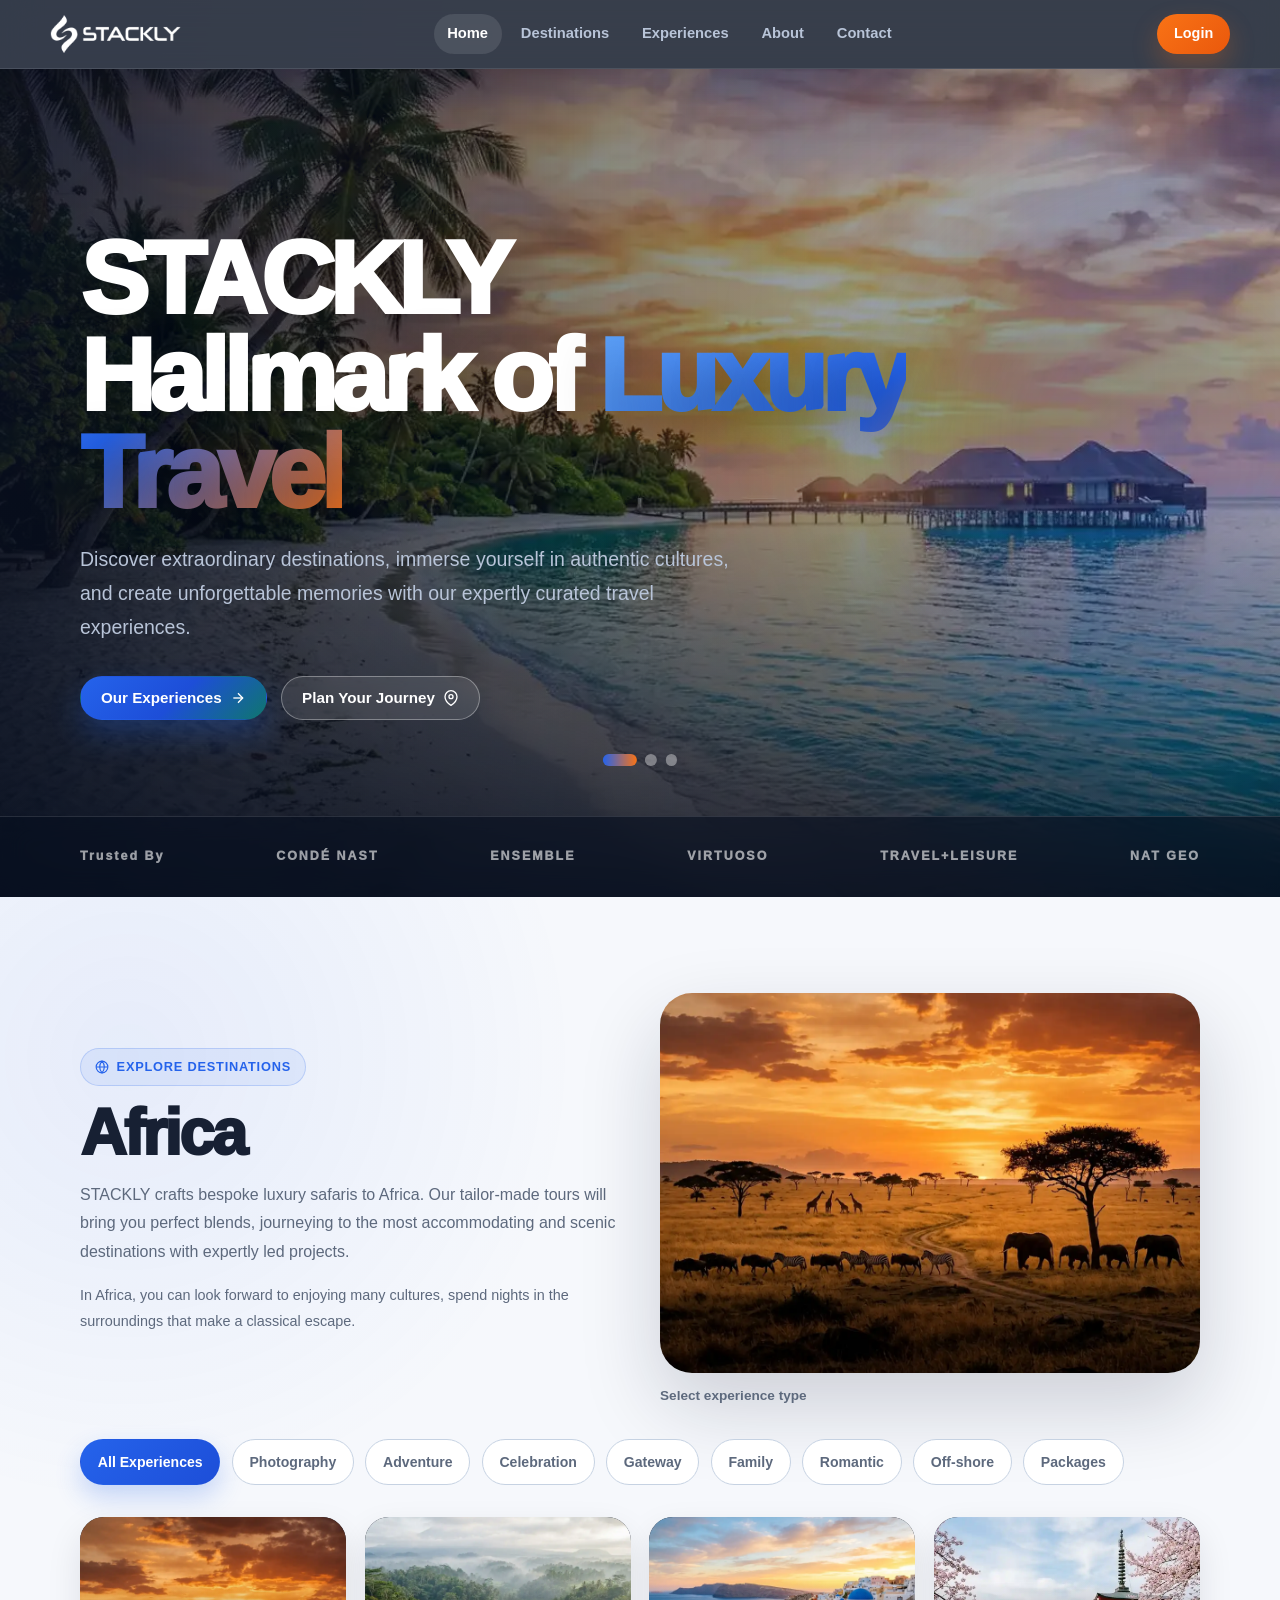
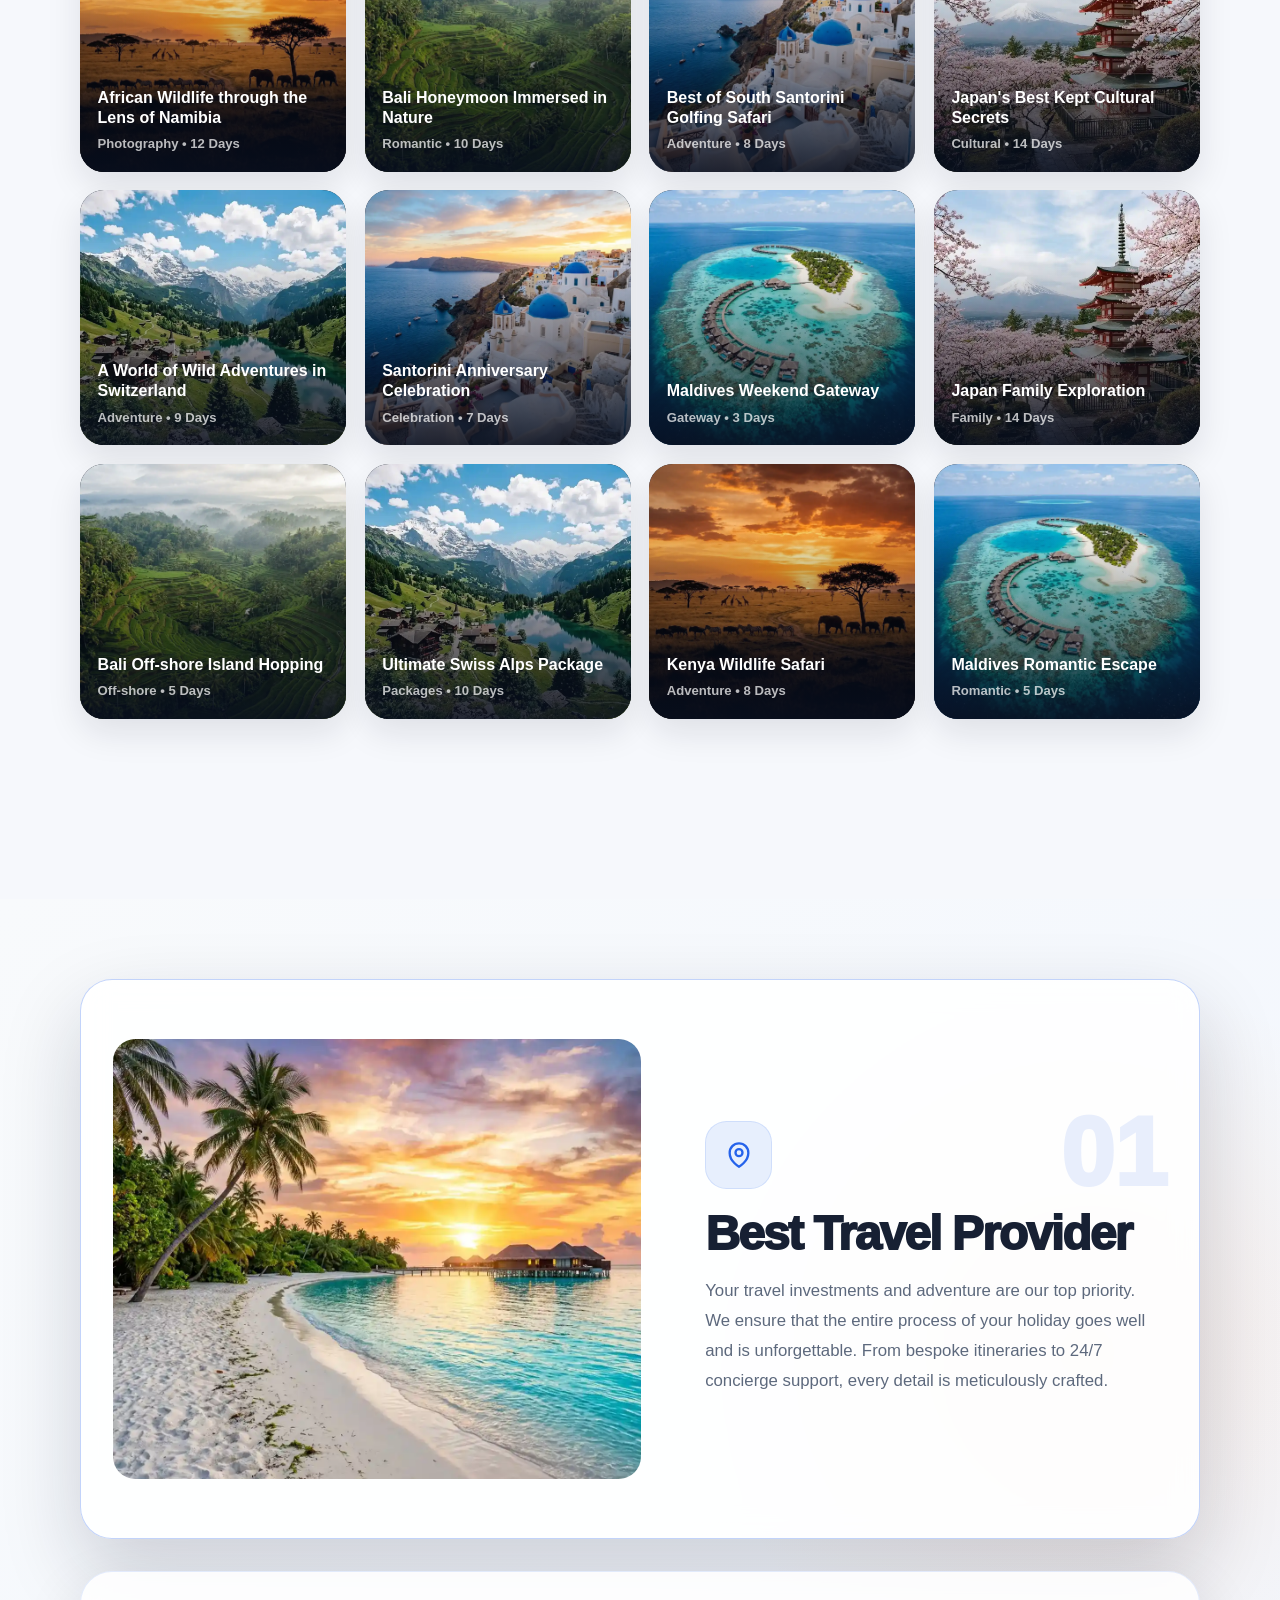
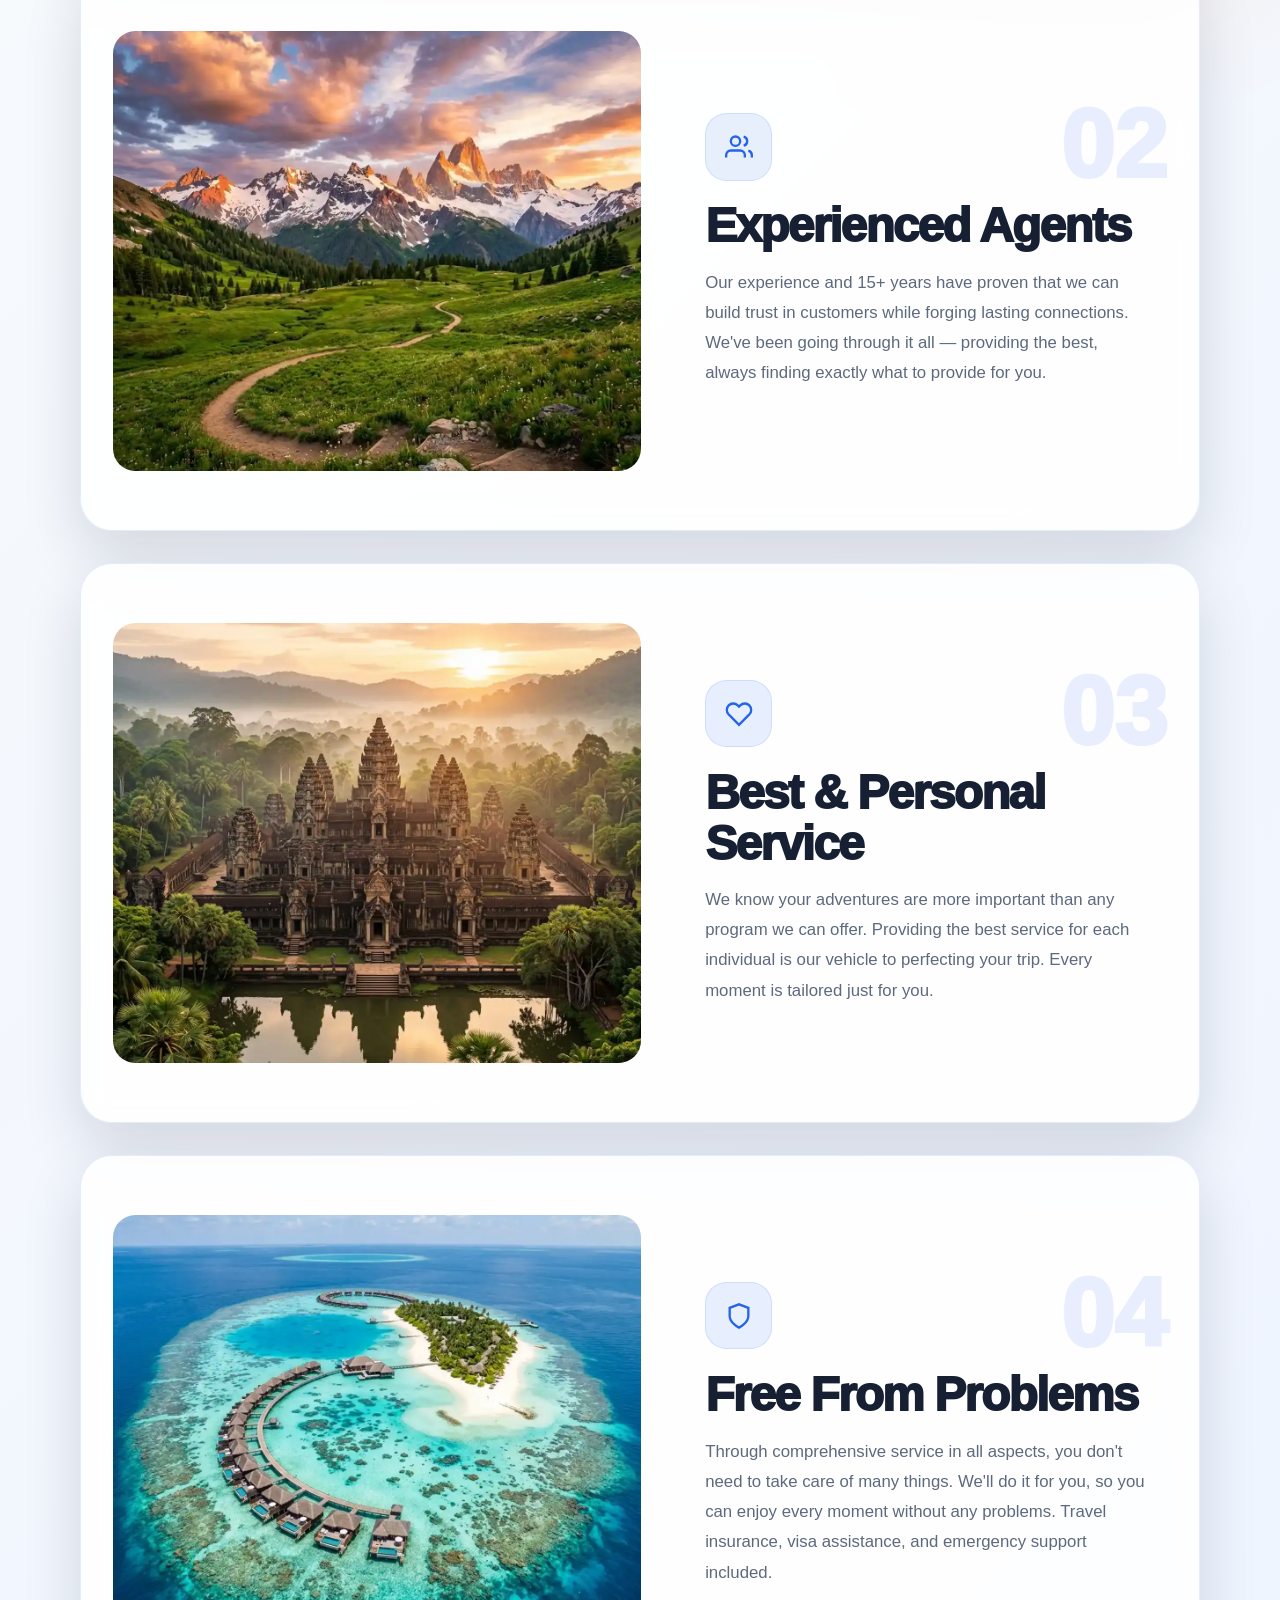
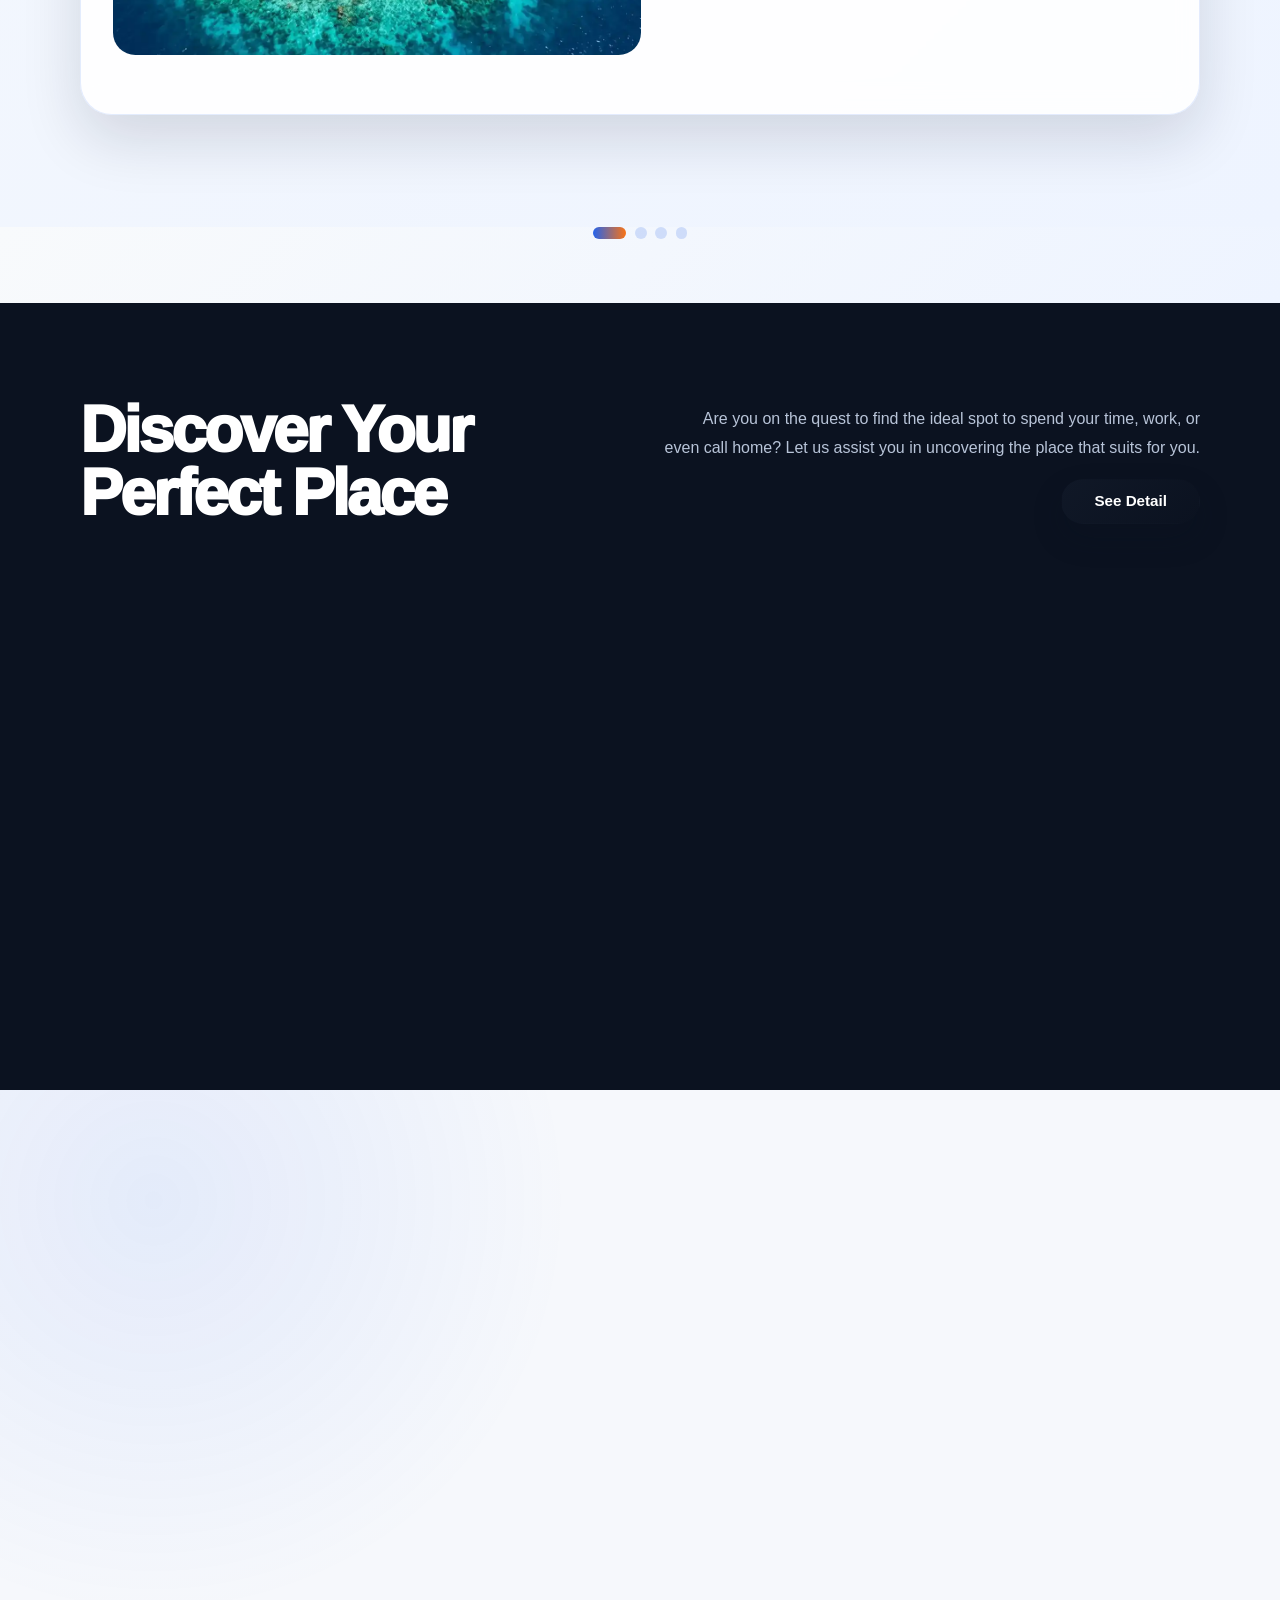
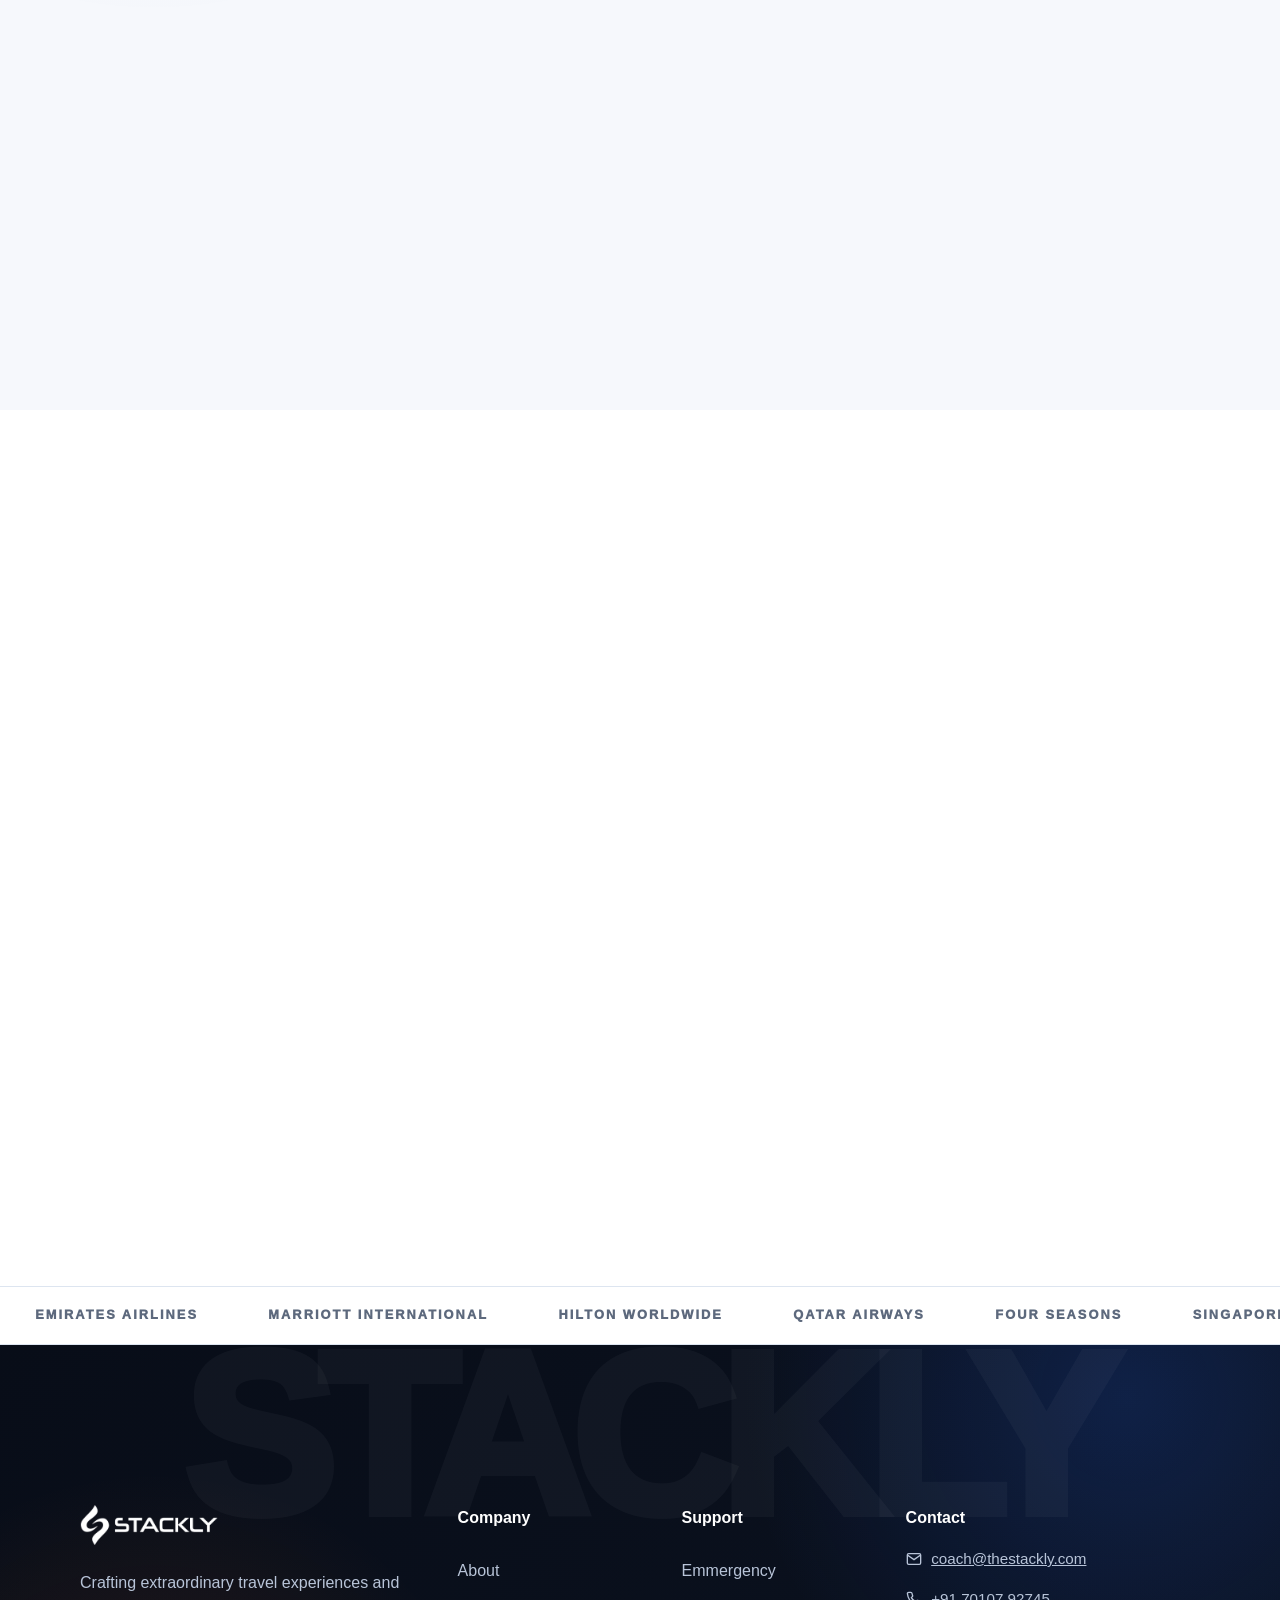
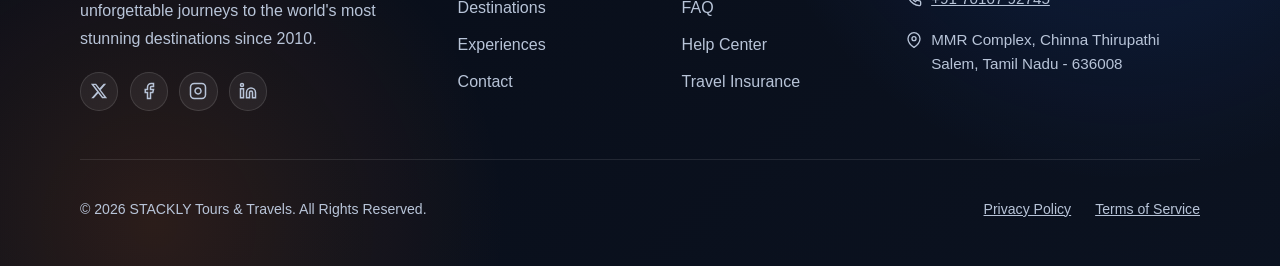
==== commit 719c6f2f: "Add files via upload" ====
--- a/index.html
+++ b/index.html
@@ -32,11 +32,12 @@
   <a href="index.html" class="active">Home</a>
   
   <a href="about.html">About</a>
-  <a href="destinations.html">Destinations</a>
-  <a href="experiences.html">Experiences</a>
+  <a href="destination.html">Destinations</a>
+  <a href="experience.html">Experiences</a>
   <a href="contact.html">Contact</a>
-  <div class="mobile-login-wrap">
-    <a href="login.html" style="display:flex;align-items:center;justify-content:center;padding:0.8rem;border-radius:999px;background:var(--primary);color:#fff;font-weight:700;font-size:0.9rem;">Login to Your Account</a>
+    <a href="login.html">Login</a>
+
+ 
   </div>
 </div>
 
@@ -51,8 +52,8 @@
     <h1 class="hero-title">STACKLY<br>Hallmark of <span class="teal-text">Luxury Travel</span></h1>
     <p class="hero-desc">Discover extraordinary destinations, immerse yourself in authentic cultures, and create unforgettable memories with our expertly curated travel experiences.</p>
     <div class="hero-btns">
-      <a href="experiences.html" class="btn btn-primary">Our Experiences <svg width="16" height="16" viewBox="0 0 24 24" fill="none" stroke="currentColor" stroke-width="2"><line x1="5" y1="12" x2="19" y2="12"/><polyline points="12 5 19 12 12 19"/></svg></a>
-      <a href="destinations.html" class="btn btn-outline-white">Plan Your Journey <svg width="16" height="16" viewBox="0 0 24 24" fill="none" stroke="currentColor" stroke-width="2"><path d="M21 10c0 7-9 13-9 13s-9-6-9-13a9 9 0 0118 0z"/><circle cx="12" cy="10" r="3"/></svg></a>
+      <a href="404.html" class="btn btn-primary">Our Experiences <svg width="16" height="16" viewBox="0 0 24 24" fill="none" stroke="currentColor" stroke-width="2"><line x1="5" y1="12" x2="19" y2="12"/><polyline points="12 5 19 12 12 19"/></svg></a>
+      <a href="404.html" class="btn btn-outline-white">Plan Your Journey <svg width="16" height="16" viewBox="0 0 24 24" fill="none" stroke="currentColor" stroke-width="2"><path d="M21 10c0 7-9 13-9 13s-9-6-9-13a9 9 0 0118 0z"/><circle cx="12" cy="10" r="3"/></svg></a>
     </div>
   </div>
   <div class="hero-dots">
@@ -453,13 +454,13 @@
       <div class="footer-col footer-links">
         <h4>Company</h4>
         <a href="about.html">About</a>
-        <a href="destinations.html">Destinations</a>
-        <a href="experiences.html">Experiences</a>
-        <a href="blog.html">Blog</a>
+        <a href="destination.html">Destinations</a>
+        <a href="experience.html">Experiences</a>
+        <a href="contact.html">Contact</a>
       </div>
       <div class="footer-col footer-links">
         <h4>Support</h4>
-        <a href="contact.html">Contact Us</a>
+        <a href="404.html">Emmergency</a>
         <a href="404.html">FAQ</a>
         <a href="404.html">Help Center</a>
         <a href="404.html">Travel Insurance</a>
